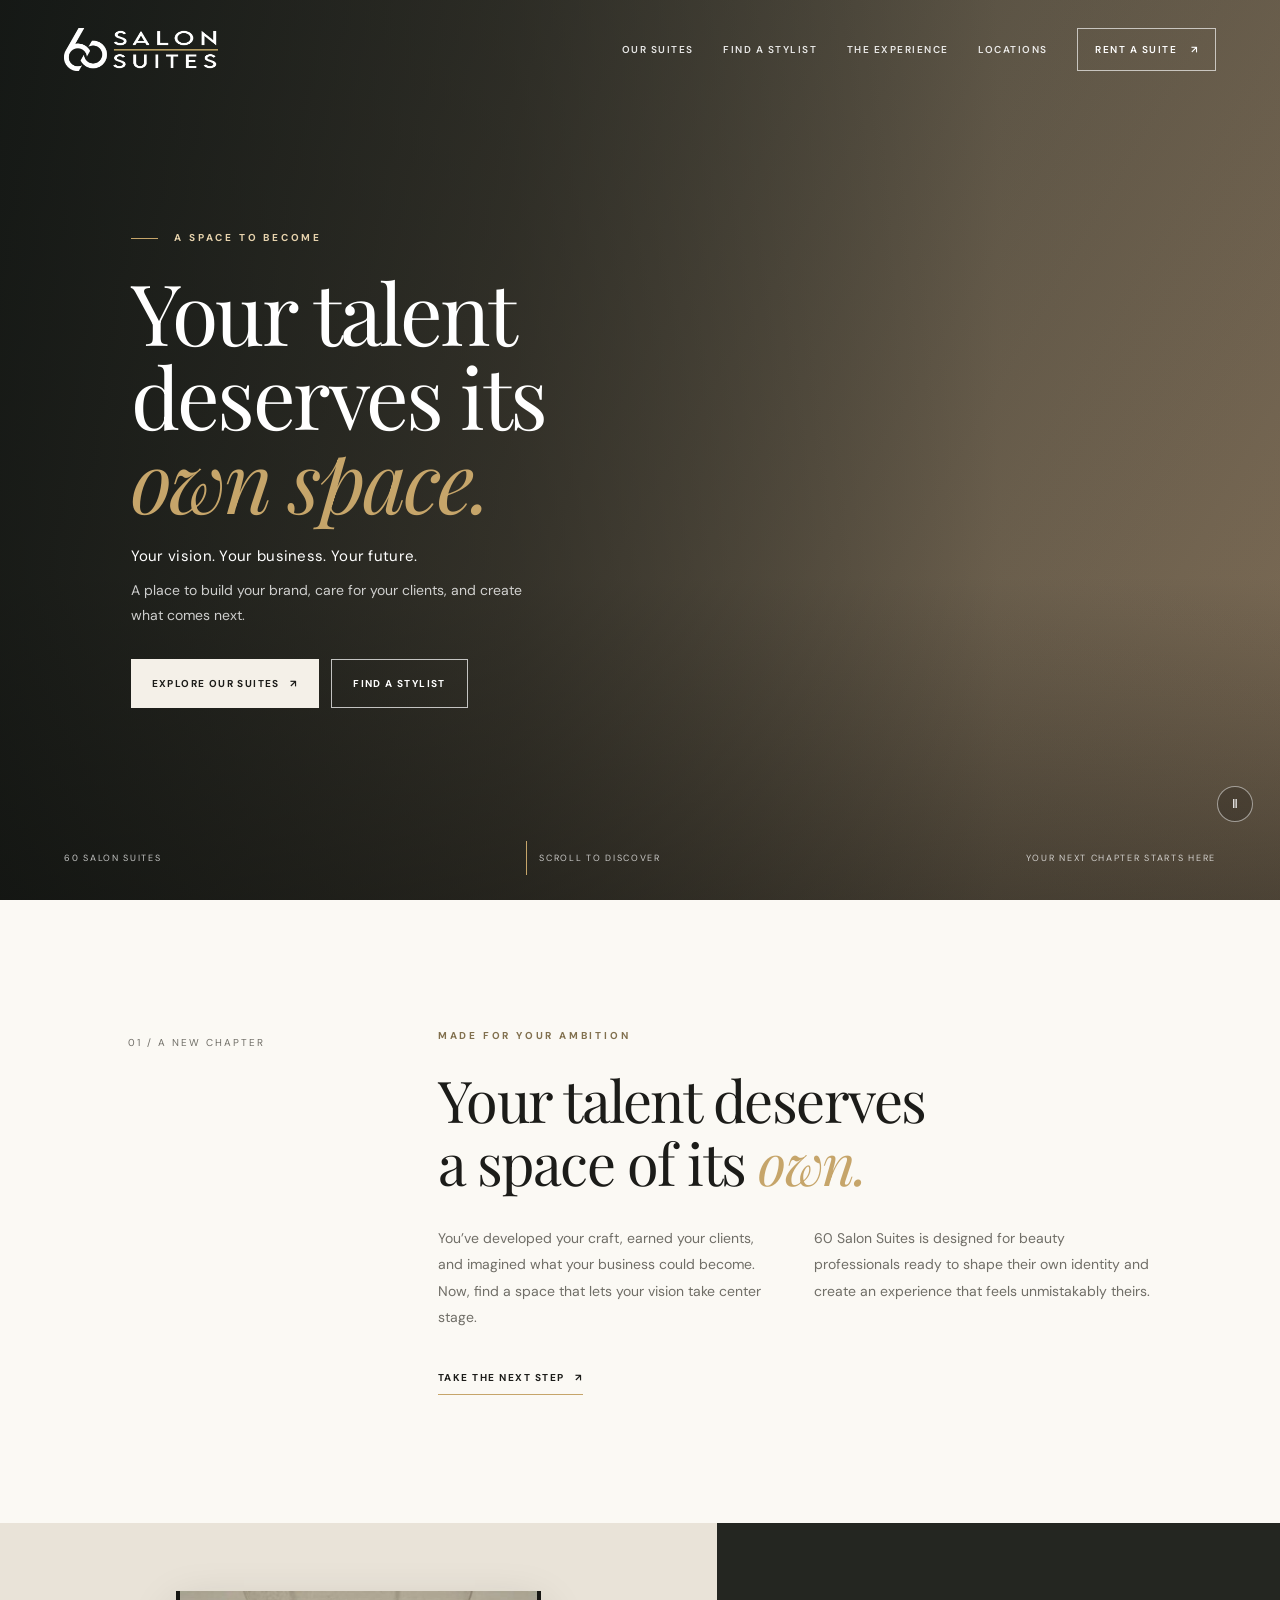
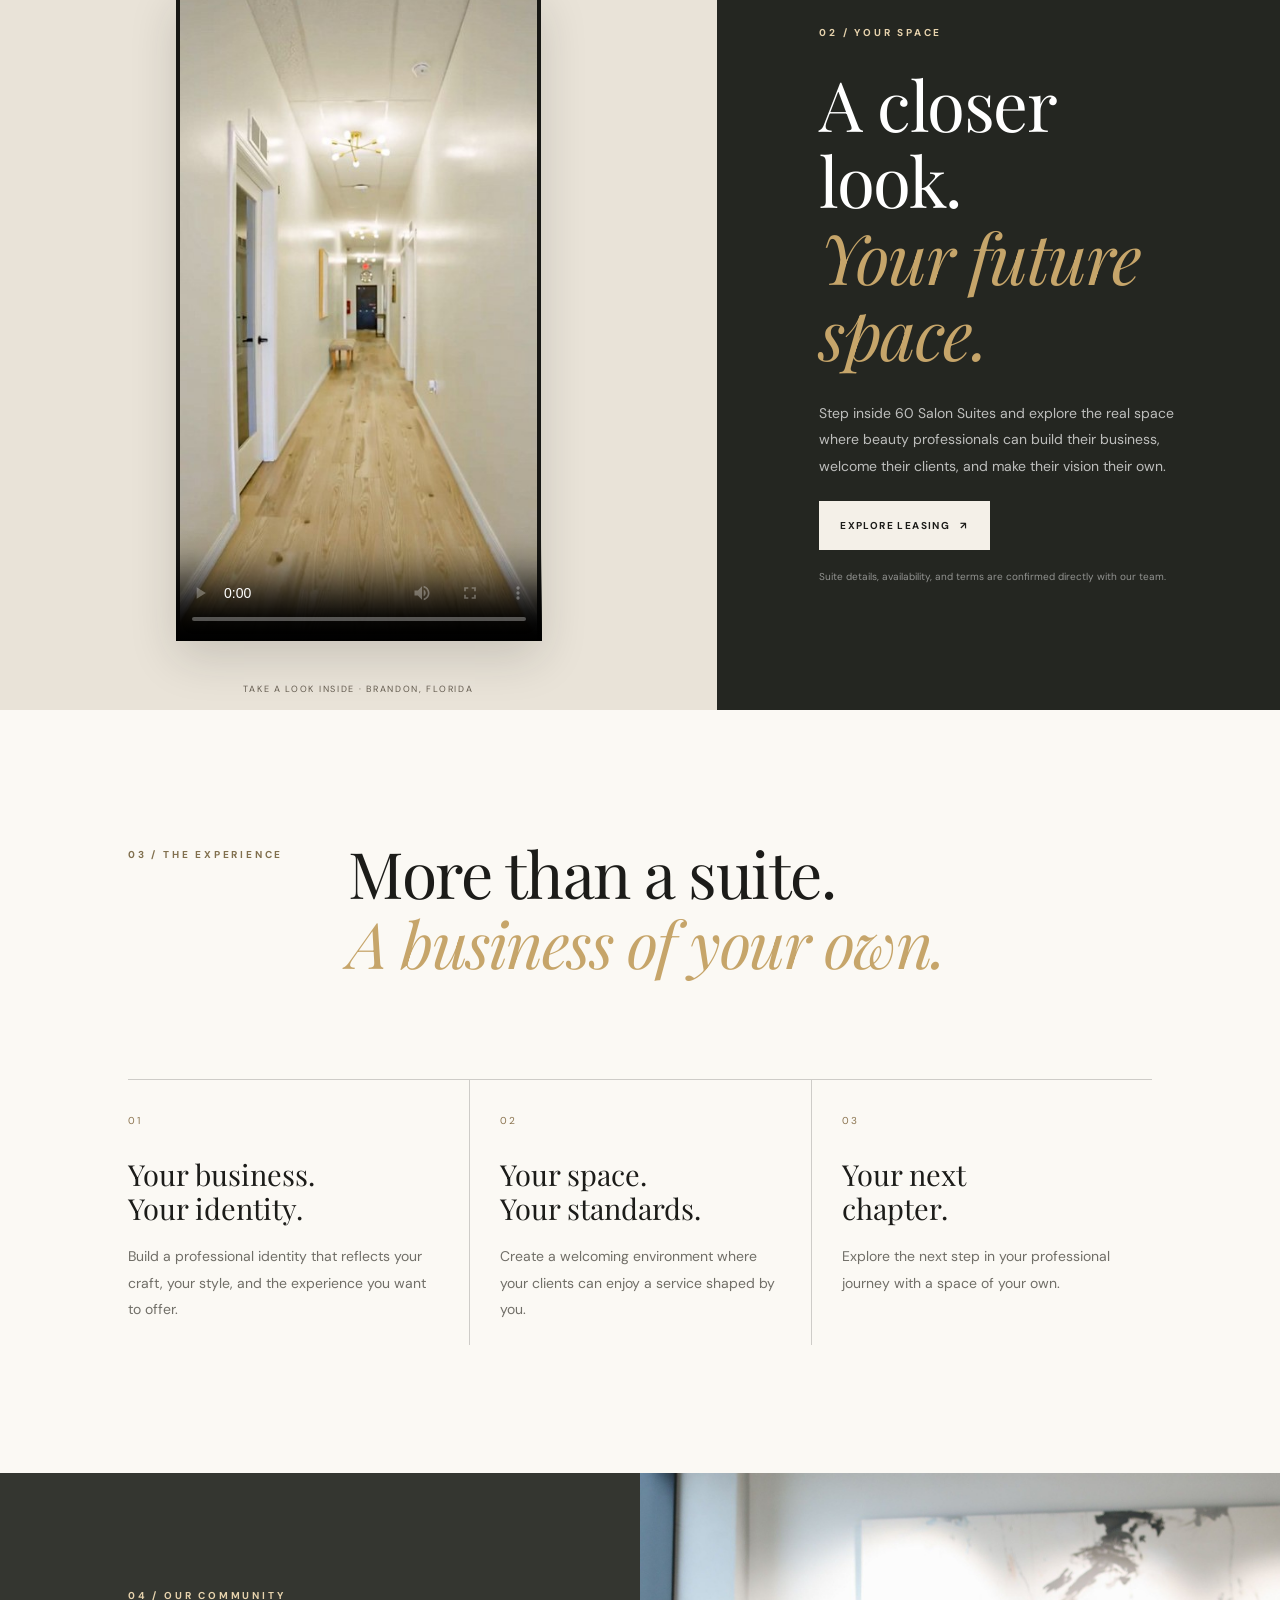
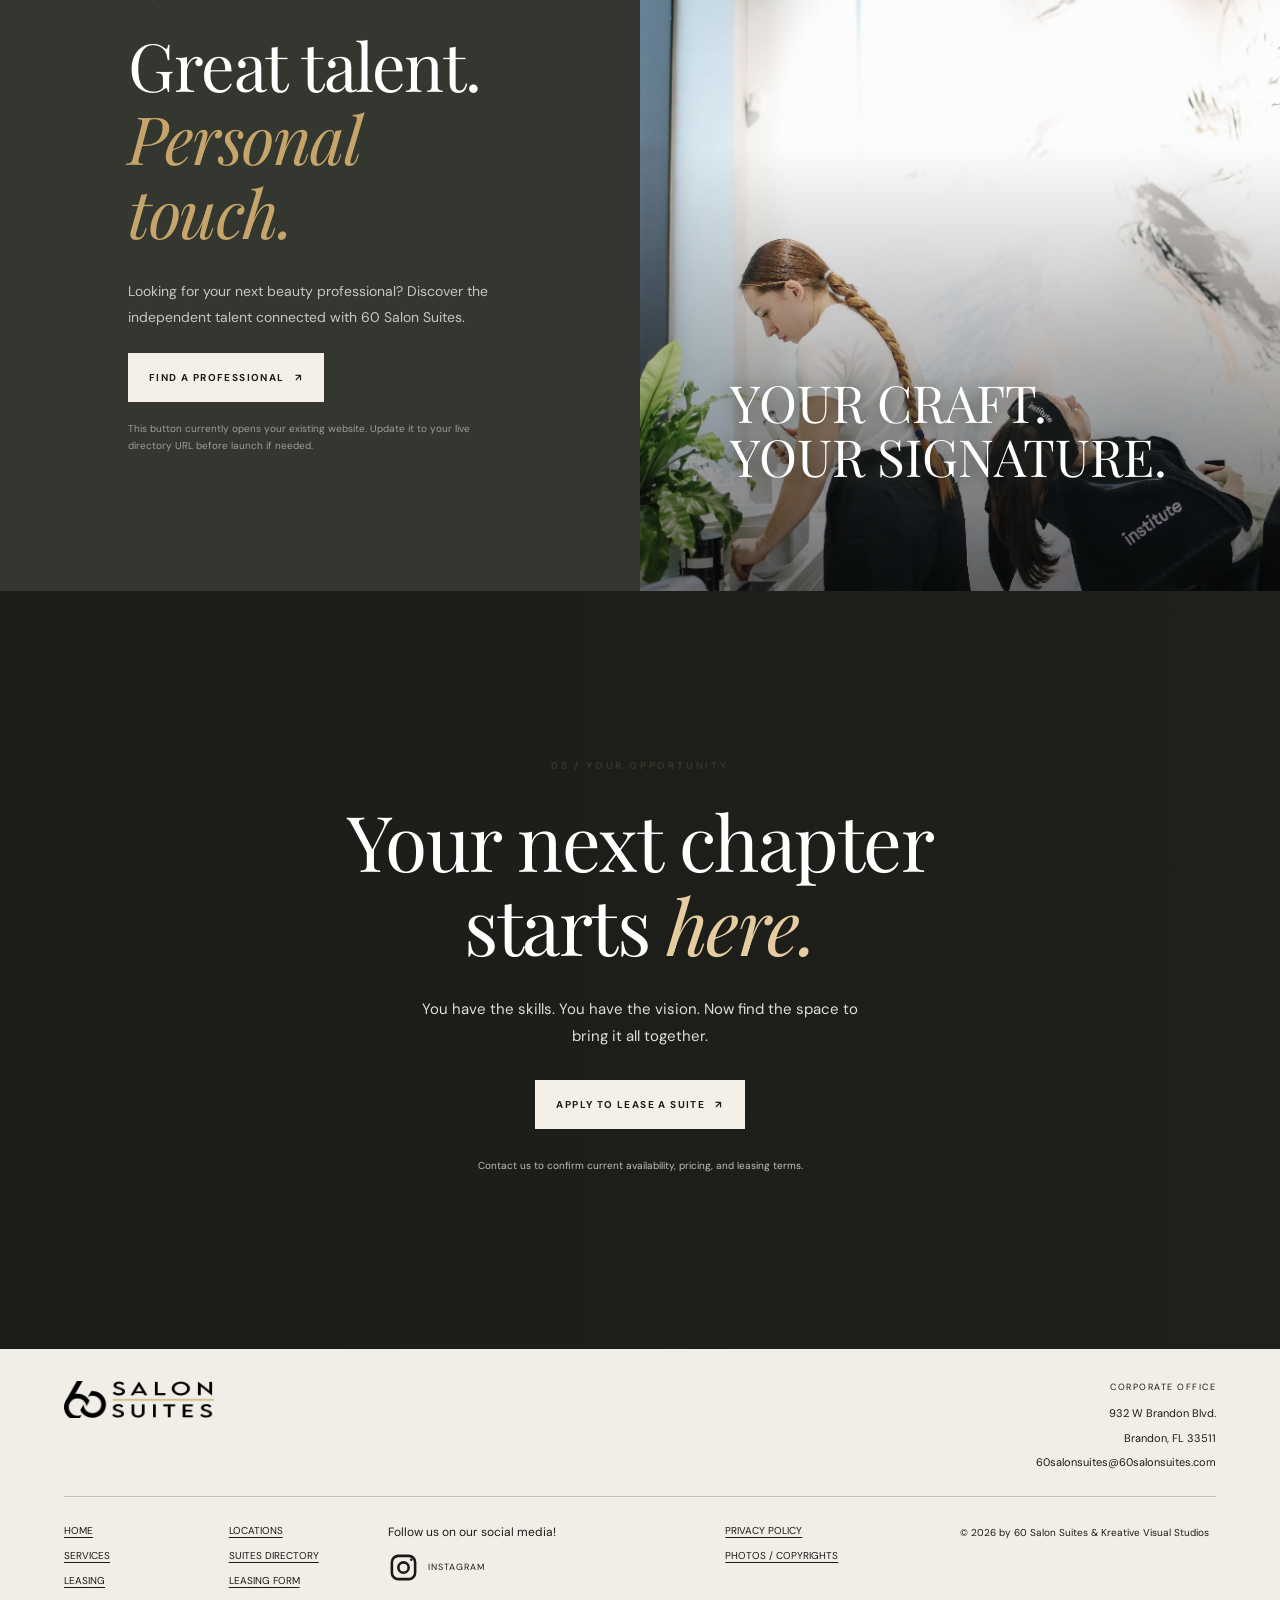
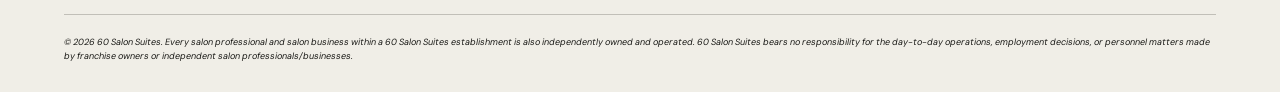
==== index.html @ f7ffd888 "Update 60 Salon Suites website" ====
<!doctype html>
<html lang="en">
<head>
  <meta charset="utf-8">
  <meta name="viewport" content="width=device-width, initial-scale=1">
  <meta name="theme-color" content="#171714">
  <meta name="description" content="Discover 60 Salon Suites — a space for beauty professionals to build their own brand, serve their clients, and grow their business.">
  <title>60 Salon Suites | Your Space. Your Future.</title>
  <link rel="preconnect" href="https://fonts.googleapis.com">
  <link rel="preconnect" href="https://fonts.gstatic.com" crossorigin>
  <link href="https://fonts.googleapis.com/css2?family=DM+Sans:wght@400;500;600;700&family=Playfair+Display:wght@400;500;600&display=swap" rel="stylesheet">
  <link rel="stylesheet" href="styles.css">
</head>
<body>
  <header class="site-header" id="top">
    <a class="brand" href="#top" aria-label="60 Salon Suites home">
      <img class="brand-logo" src="assets/60-salon-suites-logo1.png" alt="60 Salon Suites">
    </a>
    <button class="menu-toggle" aria-label="Open navigation" aria-expanded="false" aria-controls="primary-nav">
      <span></span><span></span>
    </button>
    <nav class="primary-nav" id="primary-nav" aria-label="Main navigation">
      <a href="#suites">OUR SUITES</a>
      <a href="#professionals">FIND A STYLIST</a>
      <a href="#experience">THE EXPERIENCE</a>
      <a href="locations.html">LOCATIONS</a>
      <a class="nav-cta" href="leasing-form.html">RENT A SUITE <span aria-hidden="true">↗</span></a>
    </nav>
  </header>

  <main>
    <section class="hero" aria-label="Welcome to 60 Salon Suites">
      <video class="hero-video" autoplay muted loop playsinline preload="metadata" aria-hidden="true">
        <source src="assets/hero-coastal.mp4" type="video/mp4">
      </video>
      <div class="hero-fallback" aria-hidden="true"></div>
      <div class="hero-shade" aria-hidden="true"></div>
      <div class="hero-content">
        <p class="eyebrow"><span></span> A SPACE TO BECOME</p>
        <h1>Your talent<br>deserves its<br><em>own space.</em></h1>
        <p class="hero-subtitle">Your vision. Your business. Your future.</p>
        <p class="hero-copy">A place to build your brand, care for your clients, and create what comes next.</p>
        <div class="hero-actions">
          <a class="button button-light" href="#suites">EXPLORE OUR SUITES <span aria-hidden="true">↗</span></a>
          <a class="button button-outline" href="#professionals">FIND A STYLIST</a>
        </div>
      </div>
      <div class="hero-bottom">
        <span class="hero-location">60 SALON SUITES</span>
        <a href="#intro" class="scroll-cue"><span class="scroll-line"></span> SCROLL TO DISCOVER</a>
        <span class="hero-note">YOUR NEXT CHAPTER STARTS HERE</span>
      </div>
      <button class="video-toggle" type="button" aria-label="Pause background video" title="Pause background video">Ⅱ</button>
    </section>

    <section class="intro section-pad" id="intro">
      <div class="intro-label">01 / A NEW CHAPTER</div>
      <div class="intro-main">
        <p class="eyebrow eyebrow-dark">MADE FOR YOUR AMBITION</p>
        <h2>Your talent deserves<br>a space of its <em>own.</em></h2>
        <div class="intro-columns">
          <p>You’ve developed your craft, earned your clients, and imagined what your business could become. Now, find a space that lets your vision take center stage.</p>
          <p>60 Salon Suites is designed for beauty professionals ready to shape their own identity and create an experience that feels unmistakably theirs.</p>
        </div>
        <a class="text-link" href="leasing-form.html">TAKE THE NEXT STEP <span>↗</span></a>
      </div>
    </section>

    <section class="suite-section" id="suites">
      <div class="suite-video-wrap">
        <video class="suite-intro-video" controls playsinline preload="metadata" poster="assets/hallway-real.jpg" aria-label="A video tour of 60 Salon Suites in Brandon">
          <source src="assets/60salonsuitesintro.mp4" type="video/mp4">
          Your browser does not support HTML video.
        </video>
        <span class="video-caption">TAKE A LOOK INSIDE · BRANDON, FLORIDA</span>
      </div>
      <div class="suite-copy">
        <p class="eyebrow">02 / YOUR SPACE</p>
        <h2>A closer look.<br><em>Your future space.</em></h2>
        <p>Step inside 60 Salon Suites and explore the real space where beauty professionals can build their business, welcome their clients, and make their vision their own.</p>
        <a class="button button-light" href="#leasing">EXPLORE LEASING <span aria-hidden="true">↗</span></a>
        <p class="small-note">Suite details, availability, and terms are confirmed directly with our team.</p>
      </div>
    </section>


    <section class="experience section-pad" id="experience">
      <div class="section-heading">
        <p class="eyebrow eyebrow-dark">03 / THE EXPERIENCE</p>
        <h2>More than a suite.<br><em>A business of your own.</em></h2>
      </div>
      <div class="benefit-grid">
        <article class="benefit">
          <span class="benefit-number">01</span>
          <h3>Your business.<br>Your identity.</h3>
          <p>Build a professional identity that reflects your craft, your style, and the experience you want to offer.</p>
        </article>
        <article class="benefit">
          <span class="benefit-number">02</span>
          <h3>Your space.<br>Your standards.</h3>
          <p>Create a welcoming environment where your clients can enjoy a service shaped by you.</p>
        </article>
        <article class="benefit">
          <span class="benefit-number">03</span>
          <h3>Your next<br>chapter.</h3>
          <p>Explore the next step in your professional journey with a space of your own.</p>
        </article>
      </div>
    </section>

    <section class="professionals" id="professionals">
      <div class="professional-copy">
        <p class="eyebrow">04 / OUR COMMUNITY</p>
        <h2>Great talent.<br><em>Personal touch.</em></h2>
        <p>Looking for your next beauty professional? Discover the independent talent connected with 60 Salon Suites.</p>
        <a class="button button-light" href="suite-directory.html">FIND A PROFESSIONAL <span aria-hidden="true">↗</span></a>
        <p class="small-note">This button currently opens your existing website. Update it to your live directory URL before launch if needed.</p>
      </div>
      <div class="professional-art">
        <img src="assets/craft-signature.jpg" alt="Beauty professional providing a treatment in a modern salon" loading="lazy">
        <div class="art-caption">YOUR CRAFT.<br>YOUR SIGNATURE.</div>
      </div>
    </section>

    <section class="leasing section-pad" id="leasing">
      <video class="leasing-video" autoplay muted loop playsinline preload="metadata" aria-hidden="true">
        <source src="assets/next-chapter.mp4" type="video/mp4">
      </video>
      <div class="leasing-overlay" aria-hidden="true"></div>
      <div class="leasing-content">
        <p class="eyebrow">05 / YOUR OPPORTUNITY</p>
        <h2>Your next chapter<br>starts <em>here.</em></h2>
        <p class="leasing-copy">You have the skills. You have the vision. Now find the space to bring it all together.</p>
        <div class="leasing-actions">
          <a class="button button-light" href="leasing-form.html">APPLY TO LEASE A SUITE <span aria-hidden="true">↗</span></a>
        </div>
        <p class="leasing-note">Contact us to confirm current availability, pricing, and leasing terms.</p>
      </div>
    </section>
  </main>

  <footer class="site-footer">
    <div class="footer-top">
      <a class="brand brand-footer" href="#top" aria-label="60 Salon Suites home">
        <img class="brand-logo" src="assets/60-salon-suites-logo.png" alt="60 Salon Suites">
      </a>
      <div class="footer-contact">
        <span class="footer-heading">CORPORATE OFFICE</span>
        <span>932 W Brandon Blvd.</span>
        <span>Brandon, FL 33511</span>
        <a href="mailto:60salonsuites@60salonsuites.com">60salonsuites@60salonsuites.com</a>
      </div>
    </div>
    <div class="footer-middle">
      <nav class="footer-nav" aria-label="Footer navigation">
        <div>
          <a href="index.html">HOME</a>
          <a href="index.html" target="_blank" rel="noopener">SERVICES</a>
          <a href="leasing-form.html">LEASING</a>
        </div>
        <div>
          <a href="locations.html">LOCATIONS</a>
          <a href="suite-directory.html">SUITES DIRECTORY</a>
          <a href="leasing-form.html">LEASING FORM</a>
        </div>
      </nav>
      <div class="footer-social">
        <span>Follow us on our social media!</span>
        <a class="instagram-link" href="https://www.instagram.com/60suitessalon/" target="_blank" rel="noopener" aria-label="60 Salon Suites on Instagram">
          <svg viewBox="0 0 24 24" aria-hidden="true"><rect x="3" y="3" width="18" height="18" rx="5"></rect><circle cx="12" cy="12" r="4"></circle><circle cx="18" cy="6" r="1" class="instagram-dot"></circle></svg>
          <span>INSTAGRAM</span>
        </a>
      </div>
      <div class="footer-legal">
        <a href="privacy.html">PRIVACY POLICY</a>
        <a href="copyrights.html">PHOTOS / COPYRIGHTS</a>
      </div>
      <div class="footer-copyright">© 2026 by 60 Salon Suites &amp; Kreative Visual Studios</div>
    </div>
    <div class="footer-disclaimer">© 2026 60 Salon Suites. Every salon professional and salon business within a 60 Salon Suites establishment is also independently owned and operated. 60 Salon Suites bears no responsibility for the day-to-day operations, employment decisions, or personnel matters made by franchise owners or independent salon professionals/businesses.</div>
  </footer>
  <script src="script.js"></script>
</body>
</html>
---- styles.css ----
:root {
  --ink: #1c1c19;
  --cream: #f4f0e8;
  --paper: #fbf9f4;
  --gold: #c6a56a;
  --muted: #706e67;
  --serif: "Playfair Display", Georgia, serif;
  --sans: "DM Sans", Arial, sans-serif;
}
* { box-sizing: border-box; }
html { scroll-behavior: smooth; }
body { margin: 0; background: var(--paper); color: var(--ink); font-family: var(--sans); -webkit-font-smoothing: antialiased; }
a { color: inherit; text-decoration: none; }
.site-header { position: absolute; z-index: 10; inset: 0 0 auto; display: flex; align-items: center; justify-content: space-between; padding: 28px clamp(22px, 5vw, 78px); color: #fff; }
.brand { display: inline-flex; align-items: center; gap: 10px; color: inherit; flex-shrink: 0; }
.brand-number { font-family: var(--serif); font-size: 43px; line-height: .9; letter-spacing: -3px; }
.brand-name { font-size: 10px; font-weight: 700; line-height: 1.2; letter-spacing: 2.6px; }
.primary-nav { display: flex; align-items: center; gap: clamp(17px, 2.3vw, 36px); font-size: 10px; letter-spacing: 1.5px; font-weight: 600; }
.primary-nav a:not(.nav-cta) { opacity: .88; transition: opacity .2s; }
.primary-nav a:hover { opacity: 1; }
.nav-cta { border: 1px solid rgba(255,255,255,.65); padding: 14px 17px; }
.nav-cta span, .button span, .text-link span { margin-left: 10px; }
.menu-toggle { display: none; background: transparent; border: 0; padding: 10px; color: white; }
.menu-toggle span { display: block; width: 25px; height: 1px; background: currentColor; margin: 6px 0; }
.hero { position: relative; isolation: isolate; min-height: 730px; height: min(100svh, 920px); background: #353a34; color: #fff; overflow: hidden; display: flex; align-items: center; }
.hero-video, .hero-fallback, .hero-shade { position: absolute; inset: 0; width: 100%; height: 100%; }
.hero-video { object-fit: cover; object-position: center 53%; z-index: -3; }
.hero-fallback { z-index: -4; background: linear-gradient(120deg,#353a34,#8d7960); }
.hero-shade { z-index: -2; background: linear-gradient(90deg,rgba(12,15,13,.78) 0%,rgba(17,18,15,.55) 40%,rgba(20,20,17,.12) 78%),linear-gradient(0deg,rgba(10,12,10,.44),transparent 36%); }
.hero-content { width: min(650px, 58vw); margin: 68px 0 30px clamp(22px, 10.2vw, 160px); }
.eyebrow { font-size: 10px; font-weight: 700; letter-spacing: 2.8px; line-height: 1.5; color: #e7d3ad; margin: 0 0 25px; }
.eyebrow span { display: inline-block; width: 27px; height: 1px; vertical-align: middle; margin-right: 12px; background: var(--gold); }
.hero h1 { font-family: var(--serif); font-weight: 400; font-size: clamp(54px, 6.6vw, 100px); line-height: .99; letter-spacing: -2.6px; margin: 0 0 25px; }
h1 em, h2 em { font-weight: 400; color: var(--gold); }
.hero-subtitle { font-size: 15px; letter-spacing: .3px; margin: 0 0 12px; }
.hero-copy { max-width: 405px; color: rgba(255,255,255,.78); font-size: 14px; line-height: 1.8; margin: 0 0 30px; }
.hero-actions { display: flex; flex-wrap: wrap; gap: 12px; }
.button { min-height: 49px; display: inline-flex; justify-content: center; align-items: center; padding: 0 21px; font-size: 10px; font-weight: 700; letter-spacing: 1.4px; transition: transform .2s, background .2s; }
.button:hover { transform: translateY(-2px); }
.button-light { background: var(--cream); color: var(--ink); }
.button-outline { border: 1px solid rgba(255,255,255,.72); color: white; }
.button-dark { background: var(--ink); color: white; }
.hero-bottom { position: absolute; bottom: 25px; left: clamp(22px, 5vw, 78px); right: clamp(22px, 5vw, 78px); display: flex; align-items: center; justify-content: space-between; font-size: 9px; letter-spacing: 1.7px; color: rgba(255,255,255,.75); }
.scroll-cue { display: flex; align-items: center; gap: 12px; }
.scroll-line { display: inline-block; height: 34px; width: 1px; background: var(--gold); }
.video-toggle { position: absolute; right: 27px; bottom: 78px; width: 36px; height: 36px; border: 1px solid rgba(255,255,255,.5); border-radius: 50%; background: rgba(0,0,0,.18); color: white; cursor: pointer; font-size: 12px; }
.section-pad { padding: clamp(76px, 10vw, 150px) clamp(24px, 10vw, 155px); }
.intro { display: grid; grid-template-columns: 1fr 3fr; gap: 7%; background: var(--paper); }
.intro-label { font-size: 10px; letter-spacing: 2px; color: var(--muted); padding-top: 8px; }
.eyebrow-dark { color: #81704e; }
h2 { font-family: var(--serif); font-weight: 400; letter-spacing: -1.5px; font-size: clamp(38px, 5vw, 70px); line-height: 1.1; margin: 0 0 30px; }
.intro h2 { font-size: clamp(36px, 4.5vw, 64px); }
.intro-columns { display: grid; grid-template-columns: 1fr 1fr; gap: 38px; max-width: 850px; }
.intro-columns p, .suite-copy > p:not(.eyebrow), .benefit p, .professional-copy > p:not(.eyebrow), .location-detail > p { color: var(--muted); font-size: 14px; line-height: 1.9; margin: 0 0 22px; }
.text-link { display: inline-flex; align-items: center; font-size: 10px; font-weight: 700; letter-spacing: 1.5px; border-bottom: 1px solid var(--gold); padding-bottom: 10px; margin-top: 18px; }
.suite-section { display: grid; grid-template-columns: 1.12fr .88fr; min-height: 590px; background: #242621; color: white; }
.suite-image { min-height: 500px; background: linear-gradient(0deg,rgba(0,0,0,.06),rgba(0,0,0,.06)), url("assets/suite-interior.jpg") center/cover no-repeat, #8c8170; }
.suite-copy { padding: clamp(55px, 8vw, 120px) clamp(32px, 8vw, 115px); align-self: center; }
.suite-copy h2 { font-size: clamp(44px, 5.4vw, 76px); }
.suite-copy > p:not(.eyebrow) { color: rgba(255,255,255,.7); max-width: 400px; }
.small-note { font-size: 10px !important; line-height: 1.7 !important; opacity: .72; margin-top: 18px !important; }

.spaces-gallery { padding: clamp(70px, 9vw, 125px) clamp(24px, 8vw, 120px); background: #fbf9f4; }
.gallery-heading { display: flex; justify-content: space-between; align-items: flex-start; gap: 32px; margin-bottom: 45px; }
.gallery-heading .eyebrow { padding-top: 8px; min-width: 180px; }
.gallery-heading h2 { flex: 1; }
.gallery-grid { display: grid; grid-template-columns: 1.05fr 1fr 1fr; gap: 18px; align-items: stretch; }
.gallery-card { margin: 0; position: relative; min-height: 360px; overflow: hidden; background: #e4ded3; }
.gallery-card-tall { min-height: 480px; }
.gallery-card img { display: block; width: 100%; height: 100%; min-height: inherit; object-fit: cover; transition: transform .7s ease; }
.gallery-card:hover img { transform: scale(1.025); }
.gallery-card figcaption { position: absolute; inset: auto 0 0; padding: 36px 18px 17px; color: white; font-size: 9px; font-weight: 700; letter-spacing: 1.7px; background: linear-gradient(transparent,rgba(0,0,0,.55)); }
\n.experience { background: #e9e3d8; }
.section-heading { display: flex; justify-content: space-between; align-items: flex-start; gap: 40px; margin-bottom: 70px; }
.section-heading .eyebrow { min-width: 180px; padding-top: 9px; }
.section-heading h2 { flex: 1; }
.benefit-grid { display: grid; grid-template-columns: repeat(3, 1fr); border-top: 1px solid rgba(28,28,25,.2); }
.benefit { padding: 28px 30px 0 0; }
.benefit + .benefit { border-left: 1px solid rgba(28,28,25,.2); padding-left: 30px; }
.benefit-number { font-size: 10px; letter-spacing: 2px; color: #8a734e; }
.benefit h3 { font-family: var(--serif); font-size: 29px; font-weight: 400; line-height: 1.2; margin: 28px 0 17px; }
.benefit p { max-width: 320px; }
.professionals { display: grid; grid-template-columns: 1fr 1fr; min-height: 560px; background: #343630; color: white; }
.professional-copy { padding: clamp(65px, 9vw, 135px) clamp(28px, 10vw, 145px); align-self: center; }
.professional-copy h2 { font-size: clamp(46px, 5.2vw, 75px); }
.professional-copy > p:not(.eyebrow) { color: rgba(255,255,255,.72); }
.professional-art { position: relative; min-height: 500px; overflow: hidden; background: #3e4039; }
.professional-art > img { display: block; position: absolute; inset: 0; width: 100%; height: 100%; object-fit: cover; object-position: center 45%; }
.professional-art::after { content: ""; position: absolute; inset: 0; background: linear-gradient(0deg,rgba(0,0,0,.55),transparent 62%); }
.art-frame { position: absolute; border: 1px solid rgba(255,255,255,.5); inset: 11% 16%; }
.frame-two { inset: 17% 10% 7% 23%; border-color: rgba(225,198,150,.8); }
.art-caption { position: absolute; z-index: 1; bottom: 15%; left: 14%; color: white; font-family: var(--serif); font-size: clamp(35px, 4vw, 58px); line-height: 1.05; text-shadow: 0 2px 20px #343630; }
.leasing { position: relative; isolation: isolate; overflow: hidden; background: #282923; color: white; text-align: center; padding-top: clamp(100px, 13vw, 175px); padding-bottom: clamp(100px, 13vw, 175px); }
.leasing-video, .leasing-overlay { position: absolute; inset: 0; width: 100%; height: 100%; }
.leasing-video { z-index: -2; object-fit: cover; object-position: center; }
.leasing-overlay { z-index: -1; background: linear-gradient(90deg,rgba(22,23,20,.72),rgba(22,23,20,.48)); }
.leasing-content { position: relative; max-width: 760px; margin: 0 auto; }
.leasing .eyebrow { color: rgba(255,255,255,.82); }
.leasing .eyebrow { color: #393327; }
.leasing h2 { font-size: clamp(48px, 6vw, 82px); }
.leasing h2 em { color: #e6cda1; }
.leasing-copy { max-width: 470px; margin: 0 auto 30px; color: rgba(255,255,255,.85); font-size: 15px; line-height: 1.8; }
.leasing-actions { display: flex; justify-content: center; align-items: center; gap: 30px; flex-wrap: wrap; }
.text-link-light { border-color: rgba(28,28,25,.5); }
.leasing-note { font-size: 10px; color: rgba(255,255,255,.72); margin-top: 30px; }
.location { display: grid; grid-template-columns: 1fr 1fr; gap: 10%; align-items: center; background: var(--paper); }
.location h2 { margin-bottom: 0; }
.location-detail { max-width: 460px; }
.site-footer { display: flex; align-items: center; justify-content: space-between; gap: 20px; padding: 28px clamp(22px, 5vw, 78px); background: #1c1d19; color: white; }
.brand-footer .brand-number { font-size: 34px; }
.brand-footer .brand-name { font-size: 8px; }
.footer-tagline, .copyright { font-size: 9px; letter-spacing: 1.4px; color: rgba(255,255,255,.65); }
@media (max-width: 900px) {
  .site-header { padding: 22px 24px; }
  .menu-toggle { display: block; z-index: 12; }
  .primary-nav { display: none; position: absolute; top: 0; left: 0; right: 0; padding: 95px 25px 30px; background: rgba(26,27,23,.97); flex-direction: column; align-items: stretch; gap: 0; }
  .primary-nav.open { display: flex; }
  .primary-nav a { padding: 17px 5px; border-bottom: 1px solid rgba(255,255,255,.15); }
  .primary-nav .nav-cta { margin-top: 14px; text-align: center; border: 1px solid rgba(255,255,255,.6); }
  .hero { min-height: 720px; height: 92svh; max-height: 900px; }
  .hero-video { object-position: 58% center; }
  .hero-shade { background: linear-gradient(90deg,rgba(12,15,13,.75),rgba(17,18,15,.38) 75%),linear-gradient(0deg,rgba(10,12,10,.5),transparent 45%); }
  .hero-content { width: min(620px, 78vw); margin-left: 8vw; }
  .hero h1 { font-size: clamp(58px, 9vw, 82px); }
  .hero-note { display: none; }
  .intro { grid-template-columns: 1fr; gap: 24px; }
  .suite-section { grid-template-columns: 1fr 1fr; }
  .suite-copy { padding: 50px 35px; }
  .gallery-heading { display: block; }\n  .gallery-heading .eyebrow { margin-bottom: 20px; }\n  .gallery-grid { grid-template-columns: 1fr 1fr; }\n  .gallery-card-tall { grid-row: span 2; }\n  .gallery-card { min-height: 260px; }\n  .gallery-card-tall { min-height: 540px; }\n  .section-heading { display: block; }
  .section-heading .eyebrow { margin-bottom: 22px; }
  .professional-copy { padding: 65px 45px; }
}
@media (max-width: 600px) {
  .site-header { padding: 19px 19px; }
  .brand-number { font-size: 38px; }
  .brand-name { font-size: 9px; letter-spacing: 2px; }
  .hero { min-height: 760px; height: 94svh; max-height: 900px; align-items: flex-end; }
  .hero-video { object-position: 58% center; }
  .hero-shade { background: linear-gradient(0deg,rgba(13,15,12,.86) 0%,rgba(13,15,12,.60) 40%,rgba(13,15,12,.16) 100%); }
  .hero-content { width: auto; margin: 0 22px 118px; }
  .eyebrow { font-size: 9px; letter-spacing: 2px; margin-bottom: 20px; }
  .hero h1 { font-size: clamp(49px, 13.5vw, 68px); letter-spacing: -1.8px; margin-bottom: 19px; }
  .hero-subtitle { font-size: 14px; line-height: 1.6; }
  .hero-copy { font-size: 13px; line-height: 1.7; margin-bottom: 23px; max-width: 340px; }
  .hero-actions { flex-direction: column; gap: 10px; }
  .hero-actions .button { width: 100%; min-height: 50px; }
  .hero-bottom { left: 22px; right: 22px; bottom: 19px; font-size: 8px; letter-spacing: 1.3px; }
  .hero-location { display: none; }
  .scroll-cue { margin: 0 auto; }
  .video-toggle { right: 20px; bottom: 66px; width: 34px; height: 34px; }
  .section-pad { padding: 72px 24px; }
  .intro h2 { font-size: clamp(34px, 9vw, 46px); letter-spacing: -1px; }
  .intro-columns { grid-template-columns: 1fr; gap: 0; }
  .intro-columns p { font-size: 13px; }
  .suite-section { grid-template-columns: 1fr; }
  .suite-image { min-height: 300px; }
  .suite-copy { padding: 54px 26px 62px; }
  .suite-copy h2 { font-size: 52px; }
  .spaces-gallery { padding: 70px 20px; }\n  .gallery-grid { grid-template-columns: 1fr; gap: 14px; }\n  .gallery-card, .gallery-card-tall { min-height: 320px; grid-row: auto; }\n  .gallery-heading h2 { font-size: 43px; }\n  .experience { padding-top: 70px; padding-bottom: 75px; }
  .section-heading { margin-bottom: 38px; }
  .section-heading h2 { font-size: clamp(38px, 10vw, 52px); }
  .benefit-grid { grid-template-columns: 1fr; }
  .benefit, .benefit + .benefit { border-left: 0; border-top: 1px solid rgba(28,28,25,.2); padding: 25px 0 5px; }
  .benefit h3 { margin-top: 18px; font-size: 27px; }
  .professionals { grid-template-columns: 1fr; }
  .professional-copy { padding: 70px 25px 55px; }
  .professional-copy h2 { font-size: 54px; }
  .professional-art { min-height: 300px; }
  .leasing h2 { font-size: clamp(46px, 12vw, 62px); }
  .leasing-actions { flex-direction: column; gap: 22px; }
  .leasing-actions .button { width: 100%; }
  .location { grid-template-columns: 1fr; gap: 28px; }
  .location h2 { font-size: 50px; }
  .site-footer { flex-wrap: wrap; padding: 26px 22px; }
  .footer-tagline { order: 3; width: 100%; }
  .copyright { margin-left: auto; }
}
@media (prefers-reduced-motion: reduce) {
  html { scroll-behavior: auto; }
  *, *::before, *::after { transition-duration: .01ms !important; animation-duration: .01ms !important; animation-iteration-count: 1 !important; }
}


/* Official logo and expanded corporate footer */
.brand-logo { display:block; width: clamp(112px, 12vw, 158px); height:auto; object-fit:contain; }
.site-header .brand { display:flex; align-items:center; }
.site-footer { display:block; padding:0 clamp(22px, 5vw, 78px); background:#f0eee7; color:#191916; }
.footer-top { display:flex; align-items:flex-start; justify-content:space-between; gap:35px; padding:32px 0 25px; border-bottom:1px solid rgba(25,25,22,.22); }
.brand-footer { flex:0 0 auto; }
.brand-footer .brand-logo { width:150px; }
.footer-contact { display:flex; flex-direction:column; gap:8px; font-size:11px; line-height:1.5; text-align:right; }
.footer-contact a { color:inherit; text-decoration:none; }
.footer-heading { font-size:9px; letter-spacing:1.5px; margin-bottom:3px; }
.footer-middle { display:grid; grid-template-columns:1.15fr 1.2fr .8fr 1fr; gap:30px; padding:27px 0; border-bottom:1px solid rgba(25,25,22,.22); align-items:start; }
.footer-nav { display:grid; grid-template-columns:1fr 1fr; gap:35px; }
.footer-nav > div { display:flex; flex-direction:column; gap:12px; }
.footer-nav a, .footer-legal a { color:inherit; font-size:10px; text-decoration:underline; text-underline-offset:3px; }
.footer-social { display:flex; flex-direction:column; gap:12px; font-size:12px; }
.instagram-link { display:inline-flex; align-items:center; gap:9px; color:inherit; text-decoration:none; }
.instagram-link svg { width:31px; height:31px; fill:none; stroke:currentColor; stroke-width:2; }
.instagram-link .instagram-dot { fill:currentColor; stroke:none; }
.instagram-link span { font-size:9px; letter-spacing:1px; }
.footer-legal { display:flex; flex-direction:column; gap:12px; }
.footer-copyright { font-size:10px; line-height:1.7; }
.footer-disclaimer { padding:20px 0 28px; font-size:9px; line-height:1.6; font-style:italic; }
.policy-page { background:#f7f5ef; color:#292923; min-height:70vh; padding:clamp(55px,8vw,105px) max(24px, calc((100% - 850px)/2)); }
.policy-page h1 { font-size:clamp(38px,5vw,62px); margin:0 0 14px; }
.policy-page h2 { font-size:24px; margin:38px 0 12px; }
.policy-page h3 { font-size:17px; margin:25px 0 10px; }
.policy-page p, .policy-page li { font-size:14px; line-height:1.85; color:#55554d; }
.policy-page ul { padding-left:22px; }
.policy-page .policy-back { display:inline-block; margin-top:30px; }
@media (max-width:760px) {
  .footer-top { flex-direction:column; }
  .footer-contact { text-align:left; }
  .footer-middle { grid-template-columns:1fr 1fr; gap:28px 20px; }
  .footer-nav { grid-column:1 / -1; }
  .footer-disclaimer { font-size:9px; }
}


/* Chapter 2: vertical location introduction video */
.suite-video-wrap { min-height:590px; position:relative; display:flex; justify-content:center; align-items:center; overflow:hidden; padding:34px; background:#e9e3d8; }
.suite-intro-video { display:block; height:min(78vh,650px); max-height:650px; width:auto; max-width:100%; aspect-ratio:9 / 16; object-fit:contain; background:#171714; box-shadow:0 16px 44px rgba(30,28,23,.16); }
.video-caption { position:absolute; bottom:15px; left:20px; right:20px; text-align:center; color:#625a4e; font-size:9px; letter-spacing:1.7px; }
@media (max-width:760px) { .suite-section { grid-template-columns:1fr; } .suite-video-wrap { min-height:0; padding:28px 18px 48px; } .suite-intro-video { height:min(70vh,560px); max-width:100%; } .video-caption { bottom:14px; } }
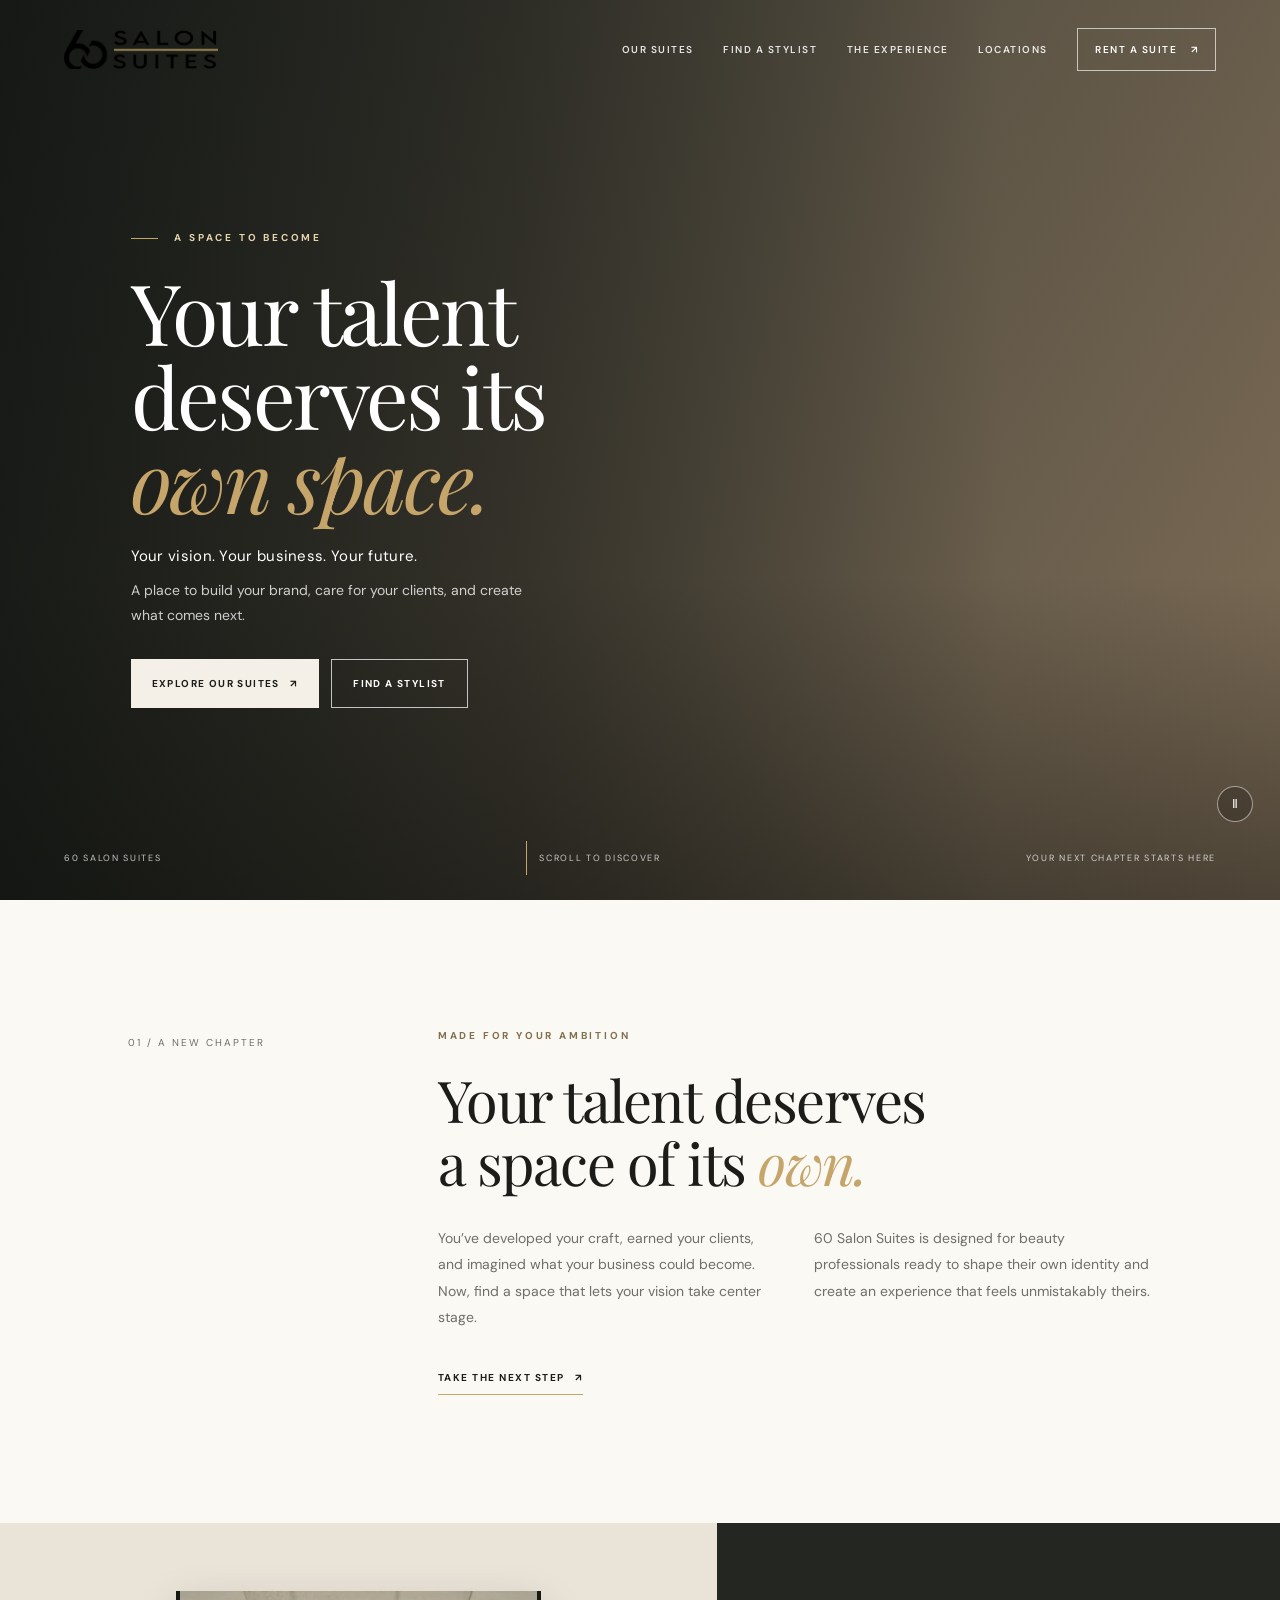
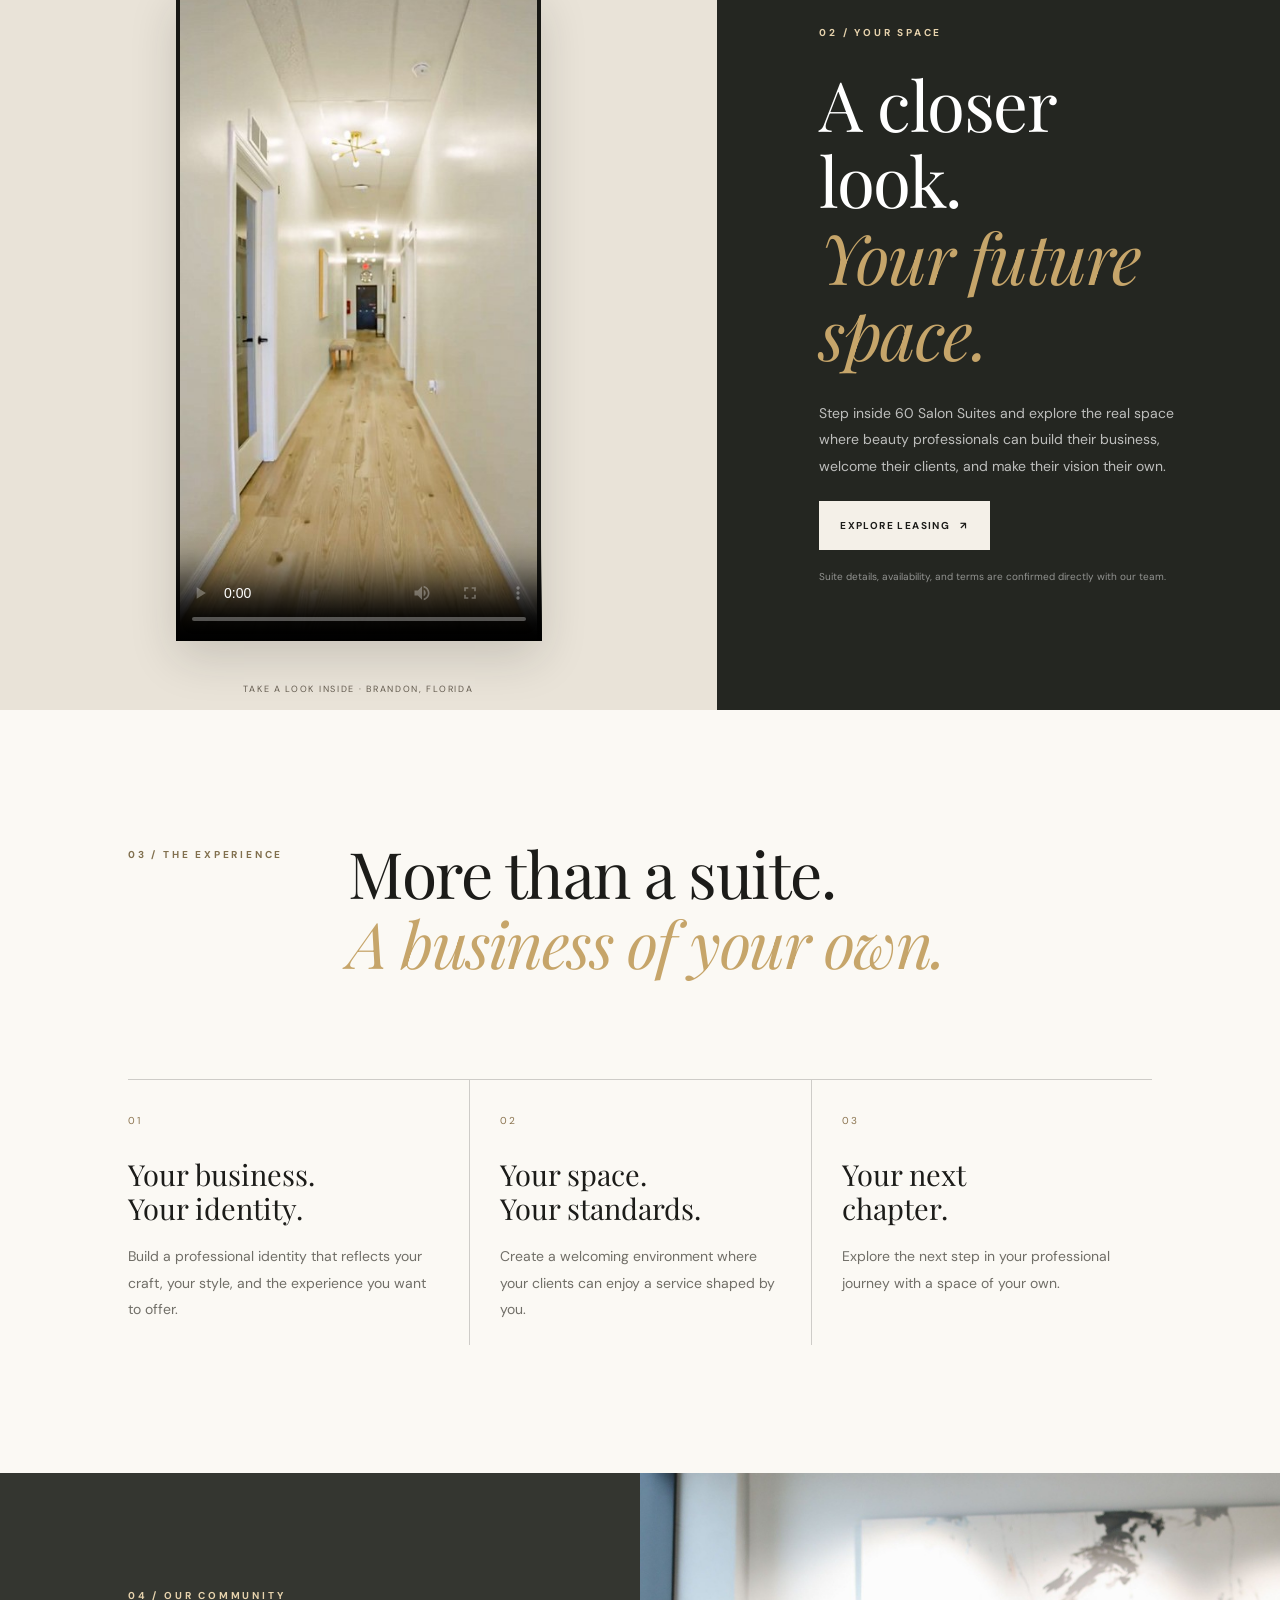
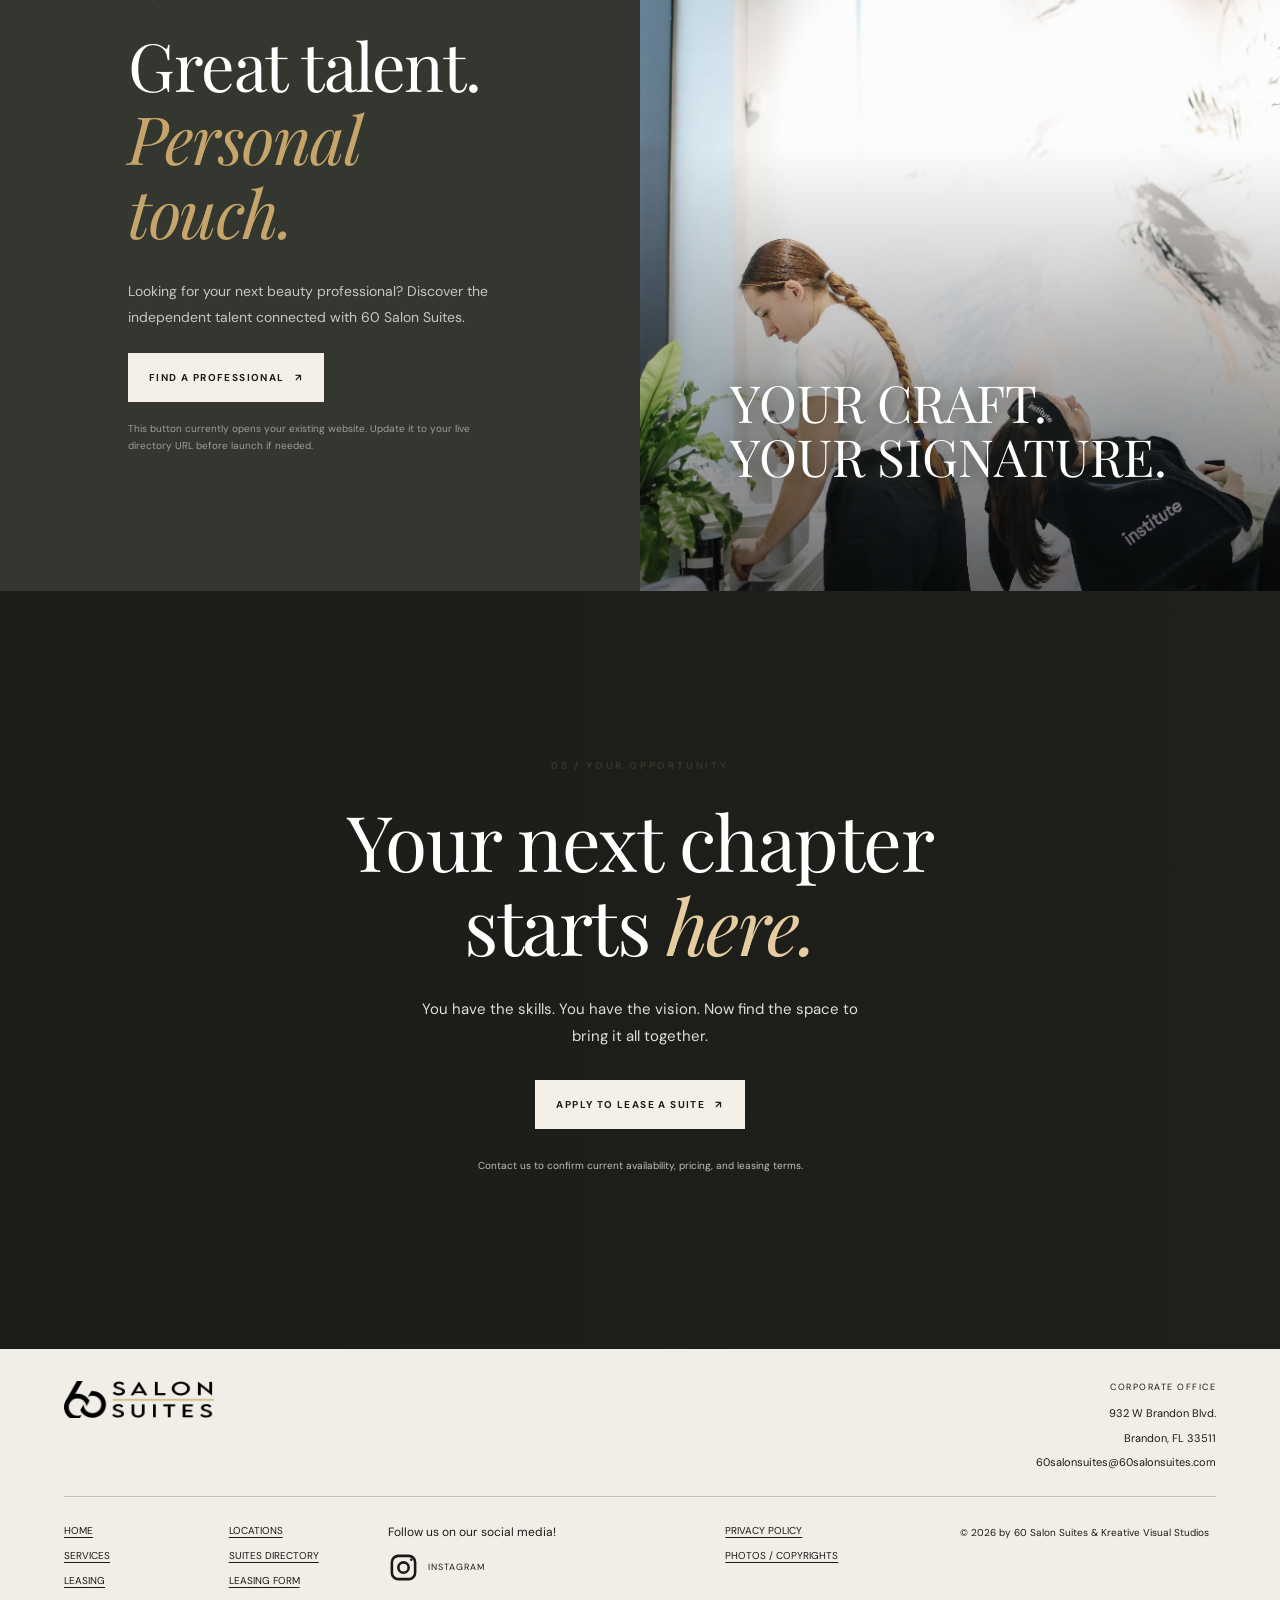
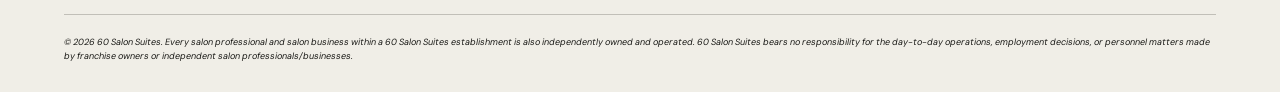
==== commit 71d778da: "UODATE" ====
--- a/index.html
+++ b/index.html
@@ -14,7 +14,7 @@
 <body>
   <header class="site-header" id="top">
     <a class="brand" href="#top" aria-label="60 Salon Suites home">
-      <img class="brand-logo" src="assets/60-salon-suites-logo1.png" alt="60 Salon Suites">
+      <img class="brand-logo" src="assets/60-salon-suites-logo.png" alt="60 Salon Suites">
     </a>
     <button class="menu-toggle" aria-label="Open navigation" aria-expanded="false" aria-controls="primary-nav">
       <span></span><span></span>
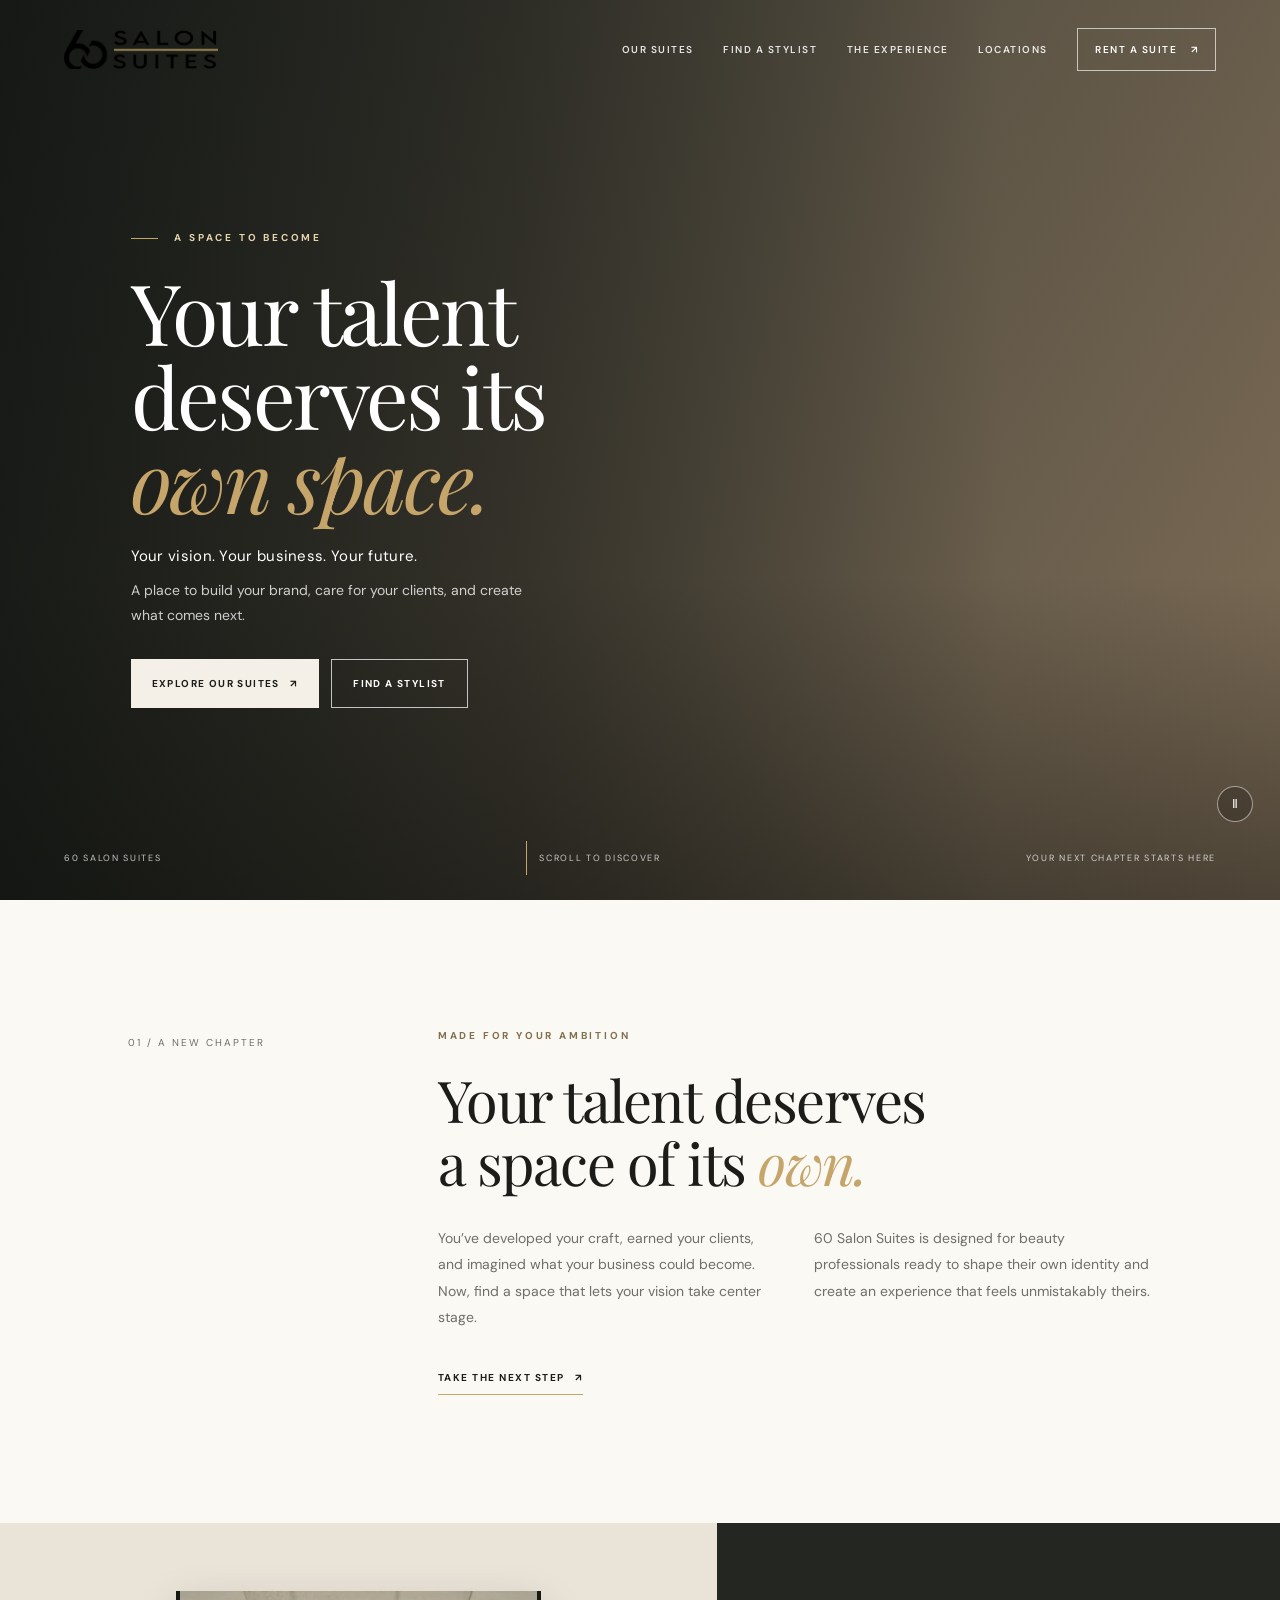
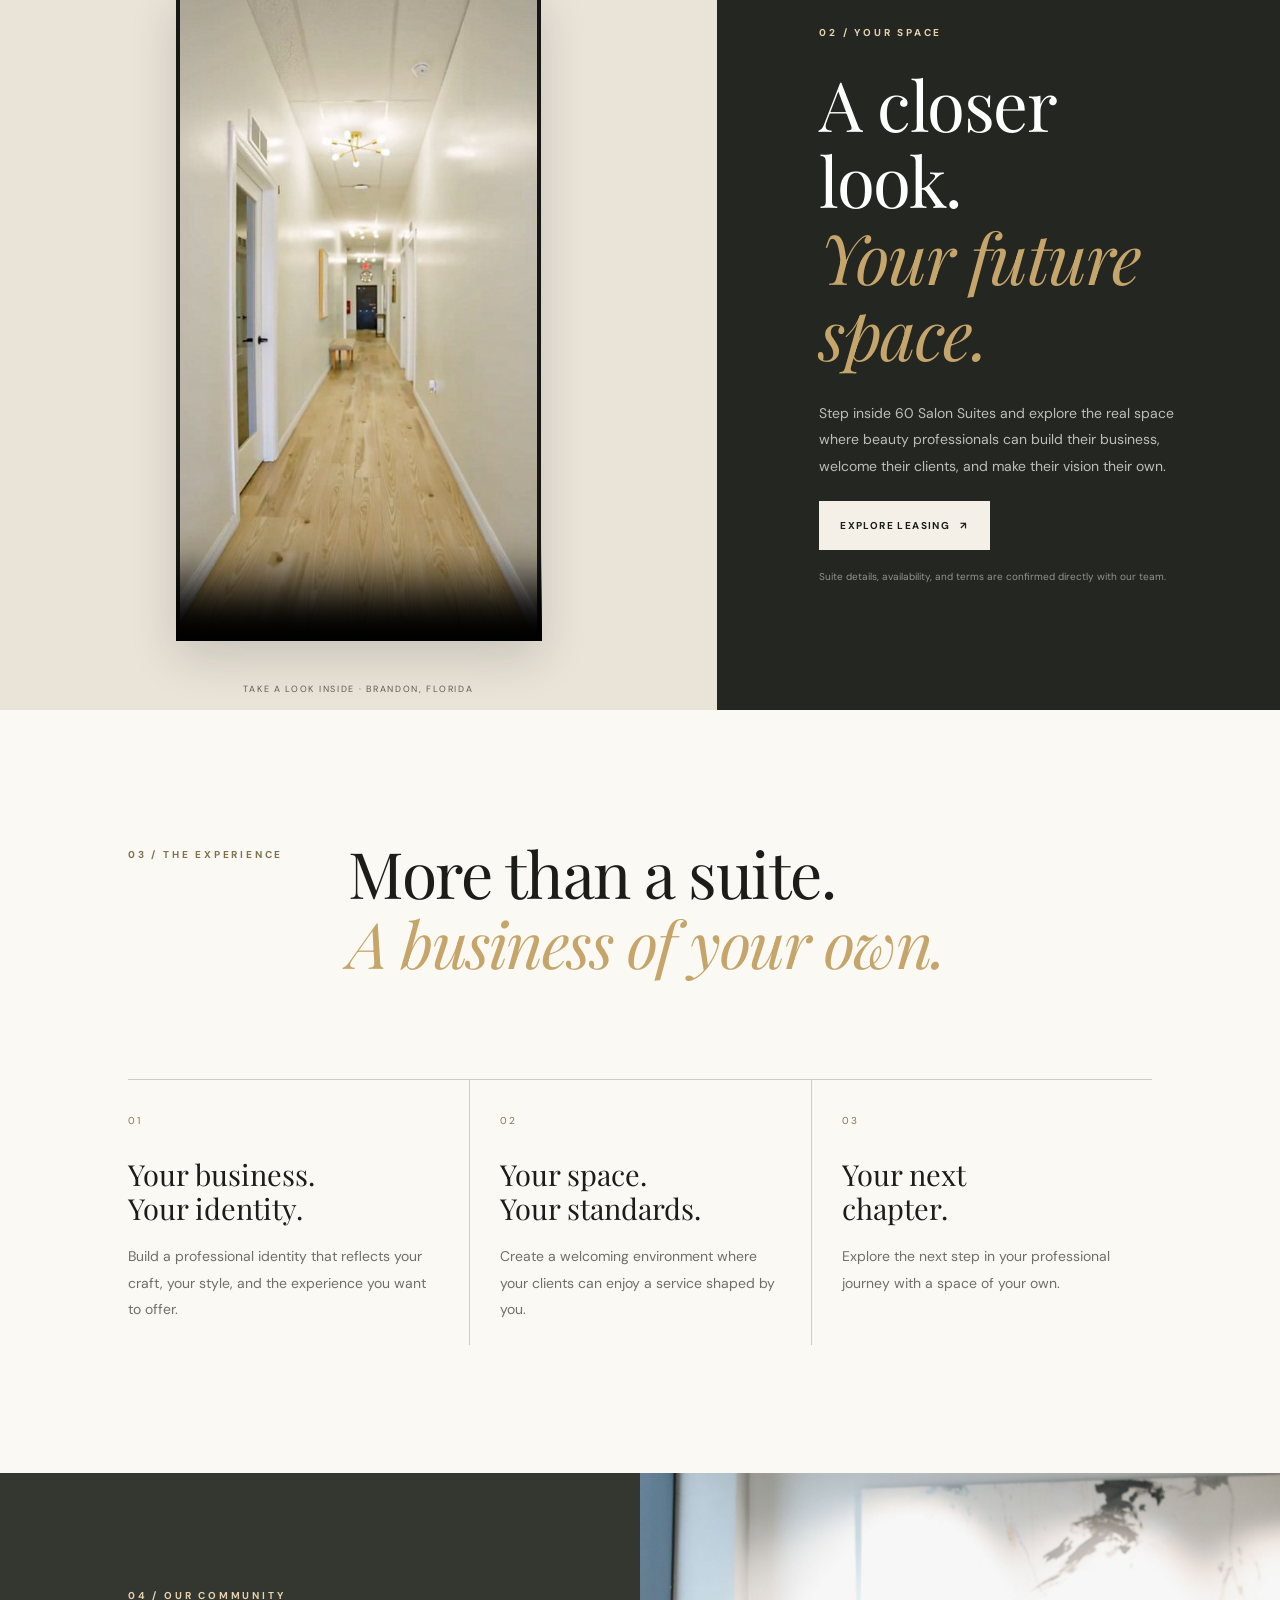
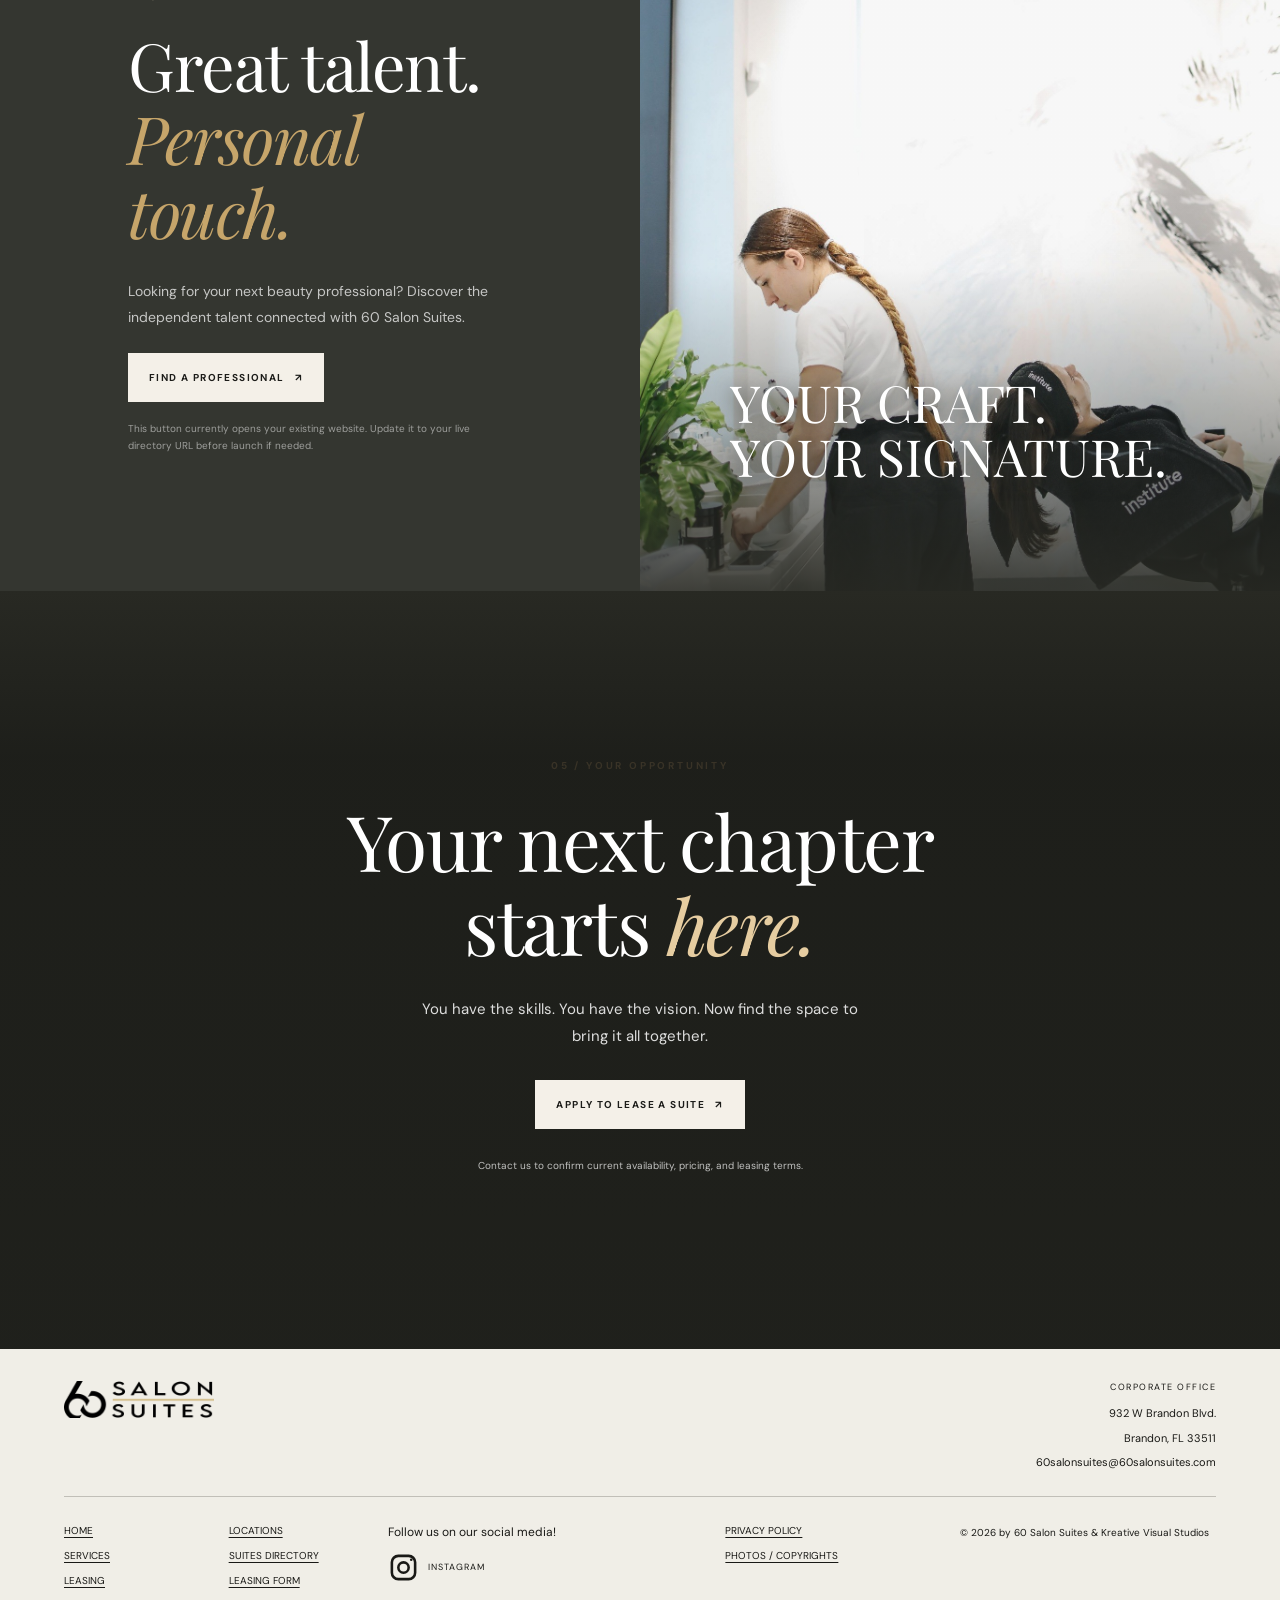
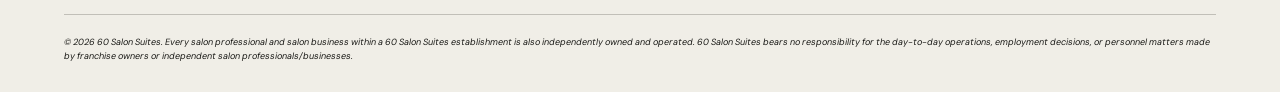
==== commit ca5f61b1: "update mobile 2" ====
--- a/index.html
+++ b/index.html
@@ -13,7 +13,7 @@
 </head>
 <body>
   <header class="site-header" id="top">
-    <a class="brand" href="#top" aria-label="60 Salon Suites home">
+    <a class="brand" href="index.html" aria-label="60 Salon Suites home">
       <img class="brand-logo" src="assets/60-salon-suites-logo.png" alt="60 Salon Suites">
     </a>
     <button class="menu-toggle" aria-label="Open navigation" aria-expanded="false" aria-controls="primary-nav">
@@ -23,7 +23,7 @@
       <a href="#suites">OUR SUITES</a>
       <a href="#professionals">FIND A STYLIST</a>
       <a href="#experience">THE EXPERIENCE</a>
-      <a href="locations.html">LOCATIONS</a>
+      <a href="locations.html" target="_blank" rel="noopener">LOCATIONS</a>
       <a class="nav-cta" href="leasing-form.html">RENT A SUITE <span aria-hidden="true">↗</span></a>
     </nav>
   </header>
@@ -31,6 +31,7 @@
   <main>
     <section class="hero" aria-label="Welcome to 60 Salon Suites">
       <video class="hero-video" autoplay muted loop playsinline preload="metadata" aria-hidden="true">
+        <source src="assets/hero-mobile.mp4" type="video/mp4" media="(max-width: 600px)">
         <source src="assets/hero-coastal.mp4" type="video/mp4">
       </video>
       <div class="hero-fallback" aria-hidden="true"></div>
@@ -159,7 +160,7 @@
           <a href="leasing-form.html">LEASING</a>
         </div>
         <div>
-          <a href="locations.html">LOCATIONS</a>
+          <a href="locations.html" target="_blank" rel="noopener">LOCATIONS</a>
           <a href="suite-directory.html">SUITES DIRECTORY</a>
           <a href="leasing-form.html">LEASING FORM</a>
         </div>
--- a/styles.css
+++ b/styles.css
@@ -85,15 +85,15 @@
 .professional-copy h2 { font-size: clamp(46px, 5.2vw, 75px); }
 .professional-copy > p:not(.eyebrow) { color: rgba(255,255,255,.72); }
 .professional-art { position: relative; min-height: 500px; overflow: hidden; background: #3e4039; }
-.professional-art > img { display: block; position: absolute; inset: 0; width: 100%; height: 100%; object-fit: cover; object-position: center 45%; }
-.professional-art::after { content: ""; position: absolute; inset: 0; background: linear-gradient(0deg,rgba(0,0,0,.55),transparent 62%); }
+.professional-art > img { display: block; position: absolute; inset: 0; width: 100%; height: 100%; object-fit: cover; object-position: center 58%; }
+.professional-art::after { content: ""; position: absolute; inset: 0; pointer-events: none; background: linear-gradient(0deg,rgba(40,41,35,.72) 0%,rgba(0,0,0,.24) 28%,transparent 66%); }
 .art-frame { position: absolute; border: 1px solid rgba(255,255,255,.5); inset: 11% 16%; }
 .frame-two { inset: 17% 10% 7% 23%; border-color: rgba(225,198,150,.8); }
 .art-caption { position: absolute; z-index: 1; bottom: 15%; left: 14%; color: white; font-family: var(--serif); font-size: clamp(35px, 4vw, 58px); line-height: 1.05; text-shadow: 0 2px 20px #343630; }
 .leasing { position: relative; isolation: isolate; overflow: hidden; background: #282923; color: white; text-align: center; padding-top: clamp(100px, 13vw, 175px); padding-bottom: clamp(100px, 13vw, 175px); }
 .leasing-video, .leasing-overlay { position: absolute; inset: 0; width: 100%; height: 100%; }
 .leasing-video { z-index: -2; object-fit: cover; object-position: center; }
-.leasing-overlay { z-index: -1; background: linear-gradient(90deg,rgba(22,23,20,.72),rgba(22,23,20,.48)); }
+.leasing-overlay { z-index: -1; background: linear-gradient(180deg,rgba(40,41,35,.70) 0%,rgba(22,23,20,.48) 24%,rgba(22,23,20,.55) 100%); }
 .leasing-content { position: relative; max-width: 760px; margin: 0 auto; }
 .leasing .eyebrow { color: rgba(255,255,255,.82); }
 .leasing .eyebrow { color: #393327; }
@@ -224,3 +224,84 @@
 .suite-intro-video { display:block; height:min(78vh,650px); max-height:650px; width:auto; max-width:100%; aspect-ratio:9 / 16; object-fit:contain; background:#171714; box-shadow:0 16px 44px rgba(30,28,23,.16); }
 .video-caption { position:absolute; bottom:15px; left:20px; right:20px; text-align:center; color:#625a4e; font-size:9px; letter-spacing:1.7px; }
 @media (max-width:760px) { .suite-section { grid-template-columns:1fr; } .suite-video-wrap { min-height:0; padding:28px 18px 48px; } .suite-intro-video { height:min(70vh,560px); max-width:100%; } .video-caption { bottom:14px; } }
+
+
+/* Mobile layout corrections: prevent narrow headings and clipped copy */
+@media (max-width: 600px) {
+  .site-header { align-items: flex-start; }
+  .brand-logo { width: 128px; max-width: 48vw; }
+  .menu-toggle { margin-left: auto; position: relative; z-index: 15; }
+  .primary-nav { z-index: 14; }
+  .intro-label { padding-top: 0; }
+  .intro-main { min-width: 0; }
+  .intro h2 { max-width: 100%; overflow-wrap: normal; font-size: clamp(34px, 9vw, 46px); line-height: 1.08; }
+  .section-heading { display: grid; grid-template-columns: minmax(0, 1fr); gap: 15px; margin-bottom: 38px; }
+  .section-heading .eyebrow { min-width: 0; width: 100%; padding-top: 0; margin-bottom: 0; }
+  .section-heading h2 { min-width: 0; width: 100%; max-width: 100%; font-size: clamp(39px, 10.5vw, 52px); line-height: 1.08; letter-spacing: -1.1px; overflow-wrap: normal; }
+  .benefit-grid { min-width: 0; }
+  .benefit { min-width: 0; }
+  .benefit h3 { overflow-wrap: break-word; }
+  .professional-copy h2 { font-size: clamp(43px, 11vw, 54px); line-height: 1.08; }
+  .leasing { padding: 76px 24px; }
+  .leasing-content { width: 100%; }
+  .leasing .eyebrow { color: #f0e7d7; }
+  .leasing h2 { font-size: clamp(40px, 10.8vw, 56px); line-height: 1.08; }
+  .leasing-copy { font-size: 14px; }
+  .leasing-actions { gap: 18px; }
+  .location h2 { font-size: clamp(40px, 10.5vw, 50px); }
+  .site-footer { overflow-wrap: anywhere; }
+}
+
+/* Mobile hero keeps the real video framed without artificial zoom */
+@media (max-width: 600px) {
+  .hero-video { object-position: 56% center; }
+  .hero-content { max-width: 100%; }
+  .hero h1 { max-width: 100%; overflow-wrap: normal; }
+}
+
+
+/* Mobile navigation contrast fix */
+@media (max-width: 900px) {
+  .site-header { color: #1c1c19; }
+  .site-header .brand { color: #1c1c19; }
+  .menu-toggle { color: #1c1c19; border: 1px solid rgba(28,28,25,.45); min-width: 44px; min-height: 44px; border-radius: 2px; }
+  .menu-toggle span { background: currentColor; }
+  .primary-nav, .primary-nav.open { background: #1c1d19; color: #fff; }
+  .primary-nav a, .primary-nav a:not(.nav-cta), .primary-nav .nav-cta { color: #fff !important; opacity: 1; }
+  .primary-nav a:focus-visible, .menu-toggle:focus-visible { outline: 2px solid #c6a56a; outline-offset: 3px; }
+}
+
+
+/* Refined transition between Chapter 4 and Chapter 5 */
+.professional-art { background: #282923; }
+.professional-art > img { object-position: center 58%; }
+.professional-art::after {
+  background: linear-gradient(
+    to bottom,
+    rgba(0,0,0,.02) 0%,
+    rgba(0,0,0,.02) 55%,
+    rgba(40,41,35,.32) 78%,
+    rgba(40,41,35,.88) 100%
+  );
+}
+.leasing {
+  margin-top: 0;
+  border-top: 0;
+}
+.leasing-overlay {
+  background: linear-gradient(
+    to bottom,
+    rgba(40,41,35,.88) 0%,
+    rgba(22,23,20,.58) 22%,
+    rgba(22,23,20,.48) 100%
+  );
+}
+@media (max-width: 760px) {
+  .professional-art { min-height: 460px; }
+  .professional-art > img { object-position: center 64%; }
+  .art-caption { bottom: 12%; left: 9%; right: 7%; font-size: clamp(34px, 9vw, 46px); }
+  .leasing { padding-top: 92px; padding-bottom: 88px; }
+}
+@media (prefers-reduced-motion: no-preference) {
+  .professional-art > img { transition: object-position .5s ease; }
+}
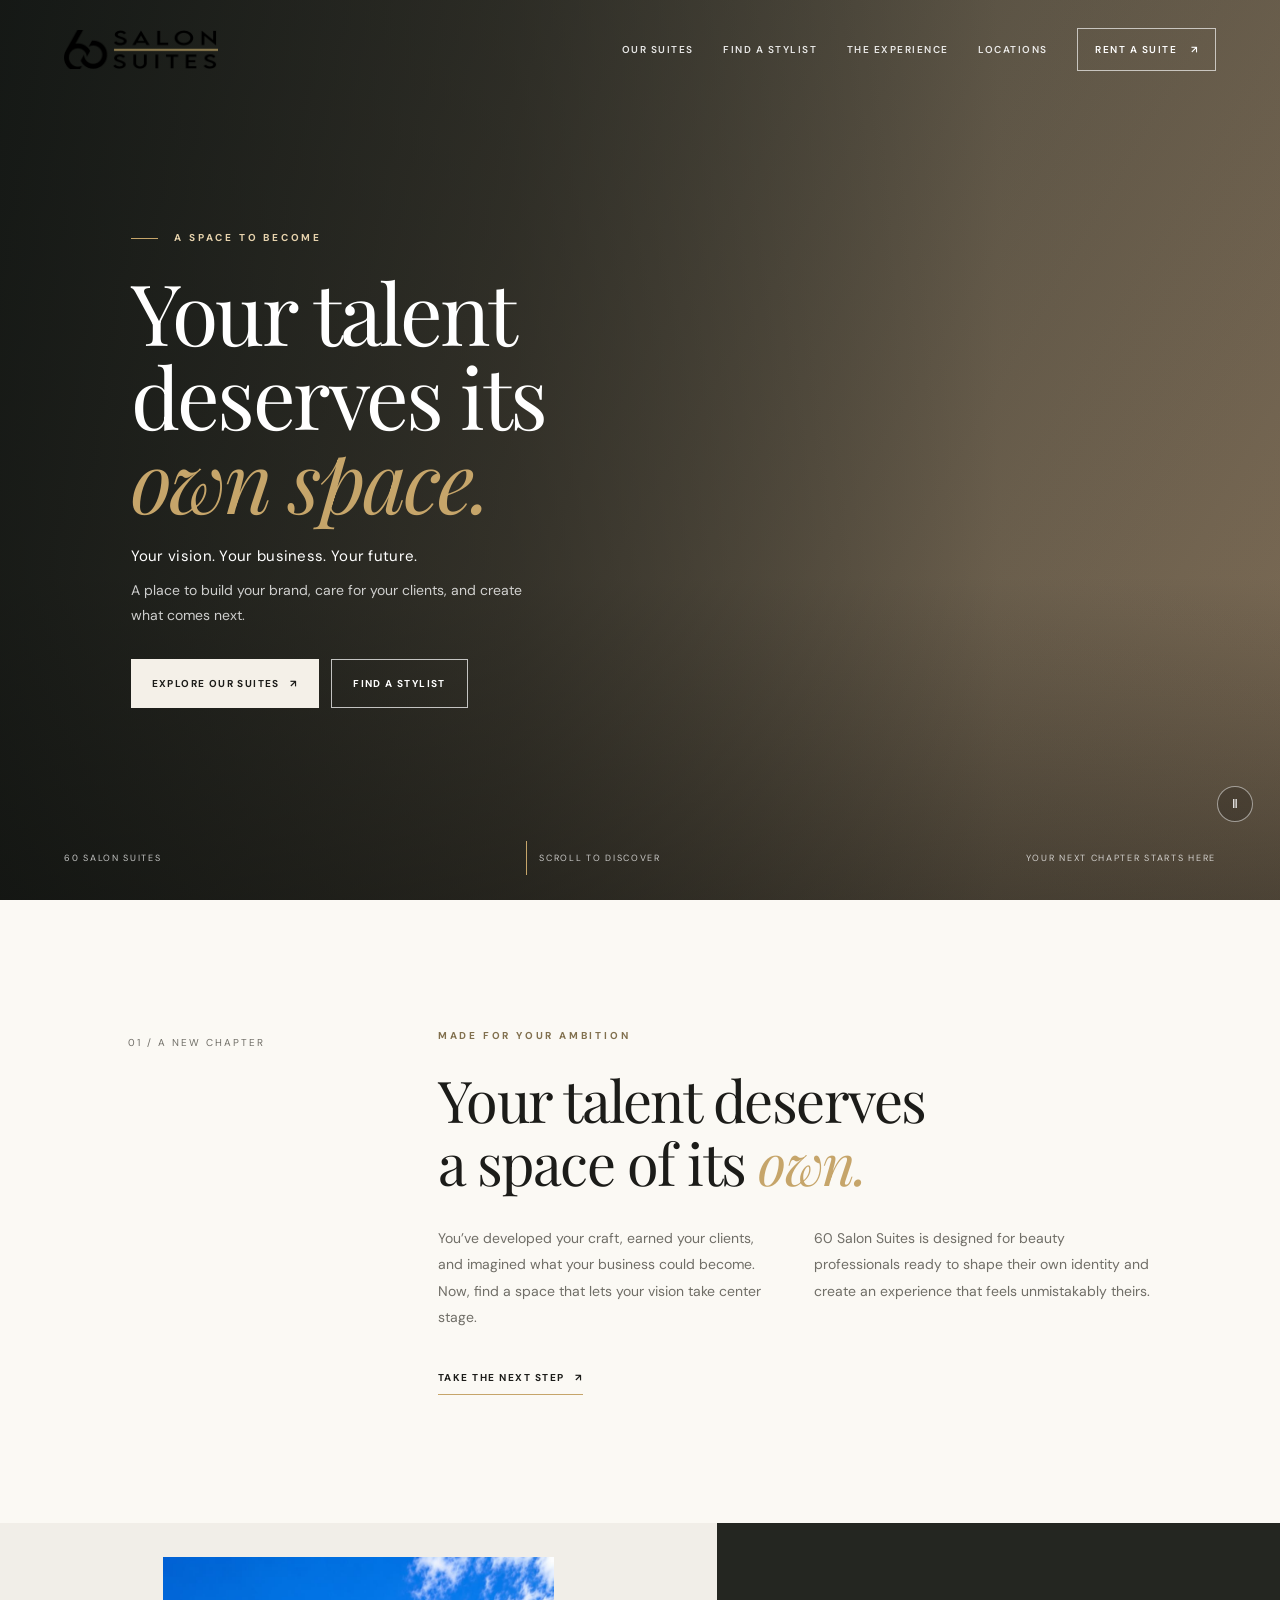
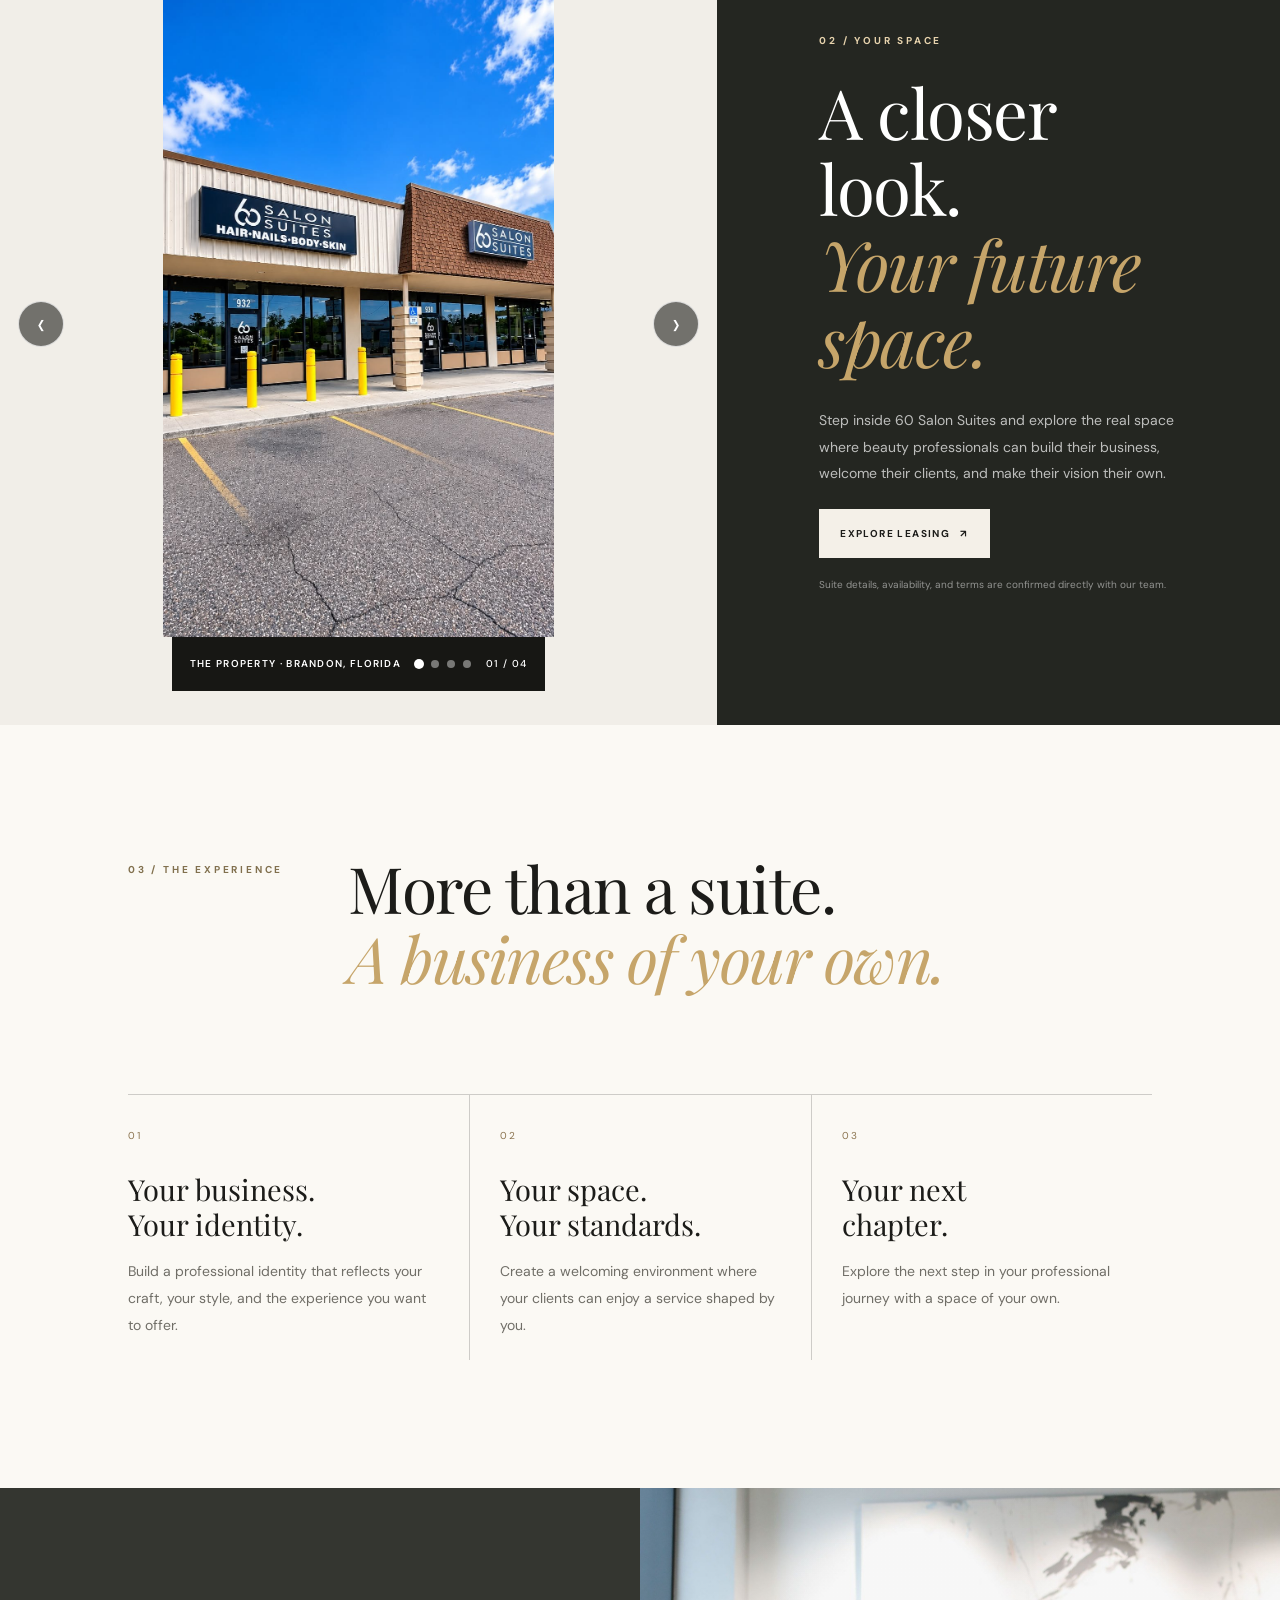
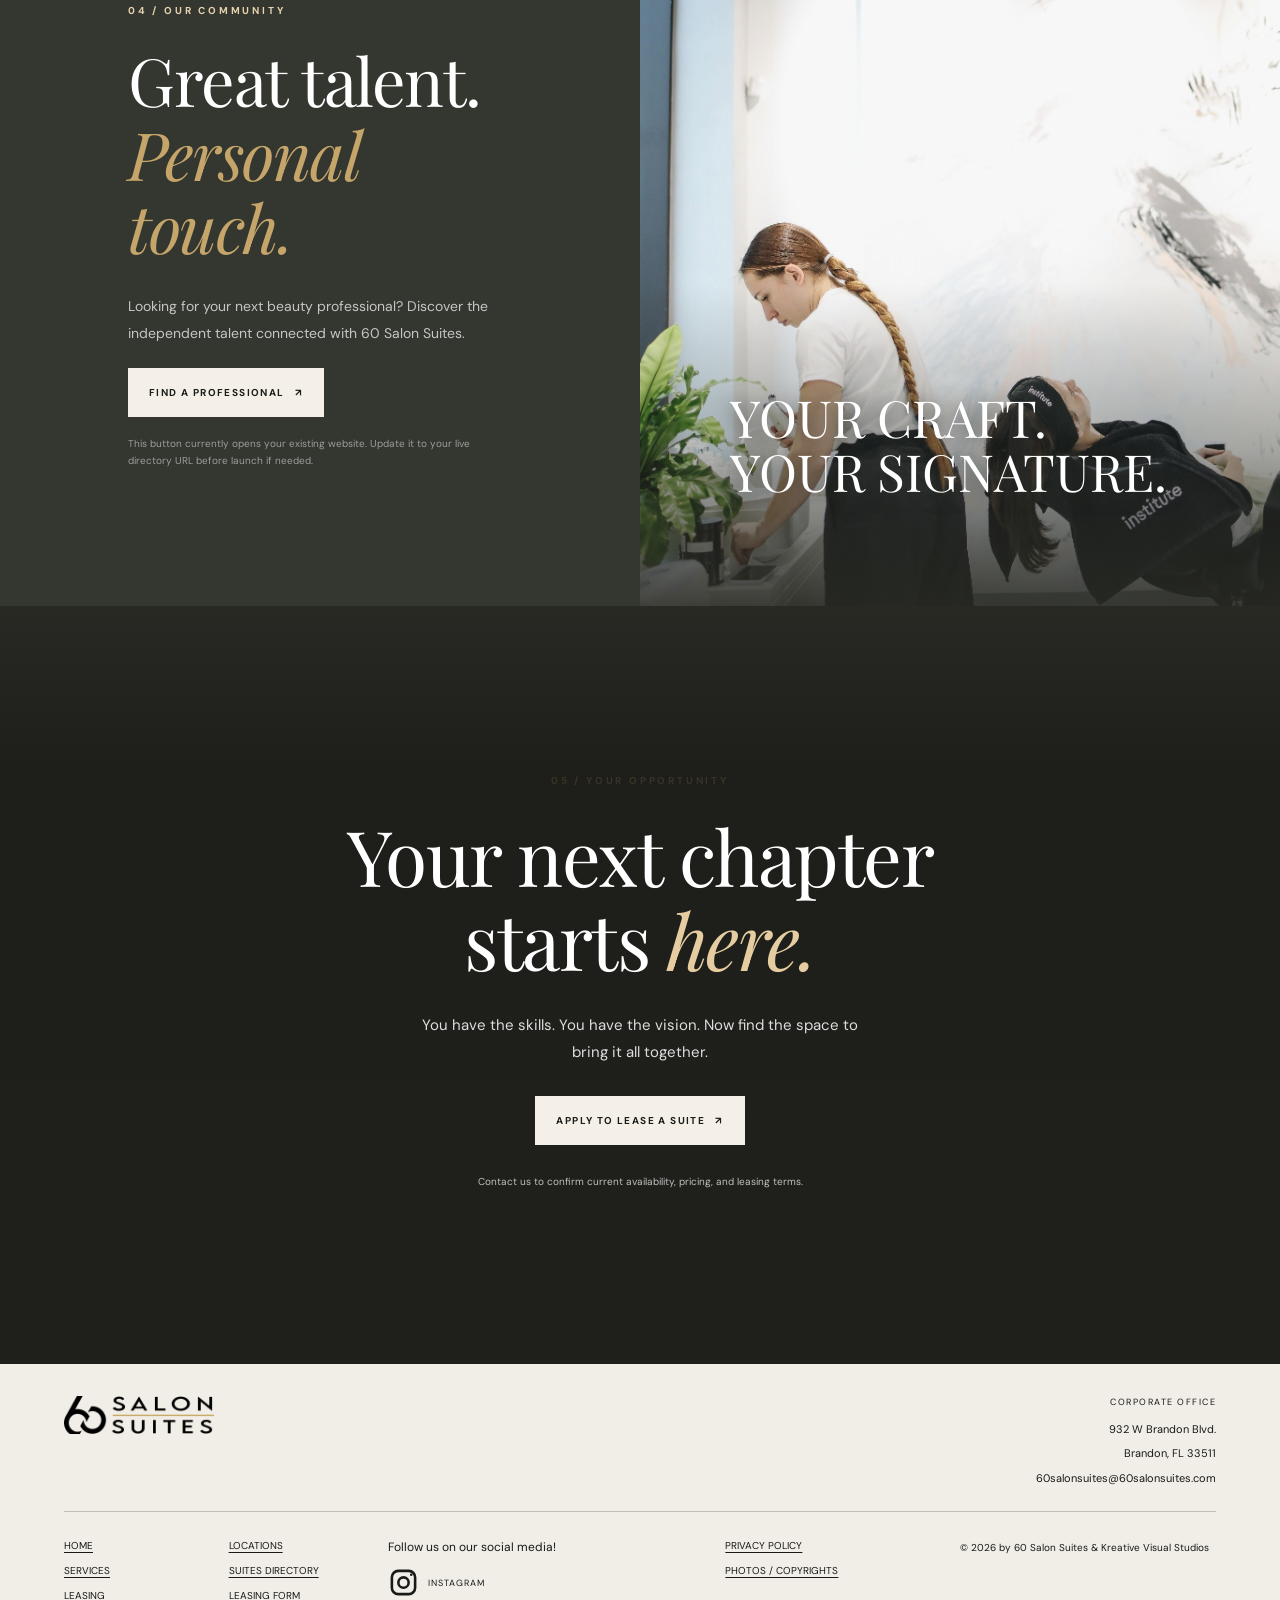
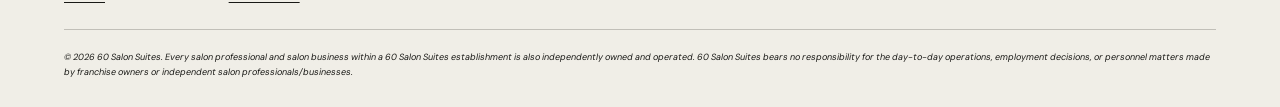
==== commit c6c88317: "update video to photos" ====
--- a/index.html
+++ b/index.html
@@ -10,6 +10,120 @@
   <link rel="preconnect" href="https://fonts.gstatic.com" crossorigin>
   <link href="https://fonts.googleapis.com/css2?family=DM+Sans:wght@400;500;600;700&family=Playfair+Display:wght@400;500;600&display=swap" rel="stylesheet">
   <link rel="stylesheet" href="styles.css">
+
+  <style>
+    /* 60 Salon Suites photo carousel */
+    .suite-section .suite-gallery {
+      position: relative;
+      min-width: 0;
+      min-height: 0;
+      display: flex;
+      flex-direction: column;
+      justify-content: center;
+      background: #f1eee8;
+      overflow: hidden;
+    }
+    .suite-gallery-stage {
+      position: relative;
+      width: 100%;
+      aspect-ratio: 4 / 5;
+      max-height: 680px;
+      overflow: hidden;
+      background: #f1eee8;
+    }
+    .suite-gallery-slide {
+      position: absolute;
+      inset: 0;
+      margin: 0;
+      display: flex;
+      align-items: center;
+      justify-content: center;
+      opacity: 0;
+      visibility: hidden;
+      transition: opacity 700ms ease, visibility 700ms ease;
+    }
+    .suite-gallery-slide.is-active {
+      opacity: 1;
+      visibility: visible;
+      z-index: 1;
+    }
+    .suite-gallery-slide img {
+      display: block;
+      width: 100%;
+      height: 100%;
+      object-fit: contain;
+      object-position: center;
+    }
+    .suite-gallery-arrow {
+      position: absolute;
+      z-index: 3;
+      top: 50%;
+      transform: translateY(-50%);
+      width: 46px;
+      height: 46px;
+      border: 1px solid rgba(255,255,255,.75);
+      border-radius: 50%;
+      background: rgba(23,23,20,.58);
+      color: #fff;
+      font: 300 32px/1 "DM Sans", sans-serif;
+      cursor: pointer;
+      display: grid;
+      place-items: center;
+      transition: background .2s ease, opacity .2s ease;
+    }
+    .suite-gallery-arrow:hover { background: rgba(23,23,20,.88); }
+    .suite-gallery-prev { left: 18px; }
+    .suite-gallery-next { right: 18px; }
+    .suite-gallery-footer {
+      min-height: 54px;
+      padding: 12px 18px;
+      display: flex;
+      align-items: center;
+      justify-content: space-between;
+      gap: 14px;
+      background: #171714;
+      color: #fff;
+    }
+    .suite-gallery-caption {
+      font: 600 10px/1.4 "DM Sans", sans-serif;
+      letter-spacing: .13em;
+    }
+    .suite-gallery-controls { display: flex; align-items: center; gap: 8px; }
+    .suite-gallery-dot {
+      width: 8px;
+      height: 8px;
+      min-width: 8px;
+      padding: 0;
+      border: 0;
+      border-radius: 50%;
+      background: rgba(255,255,255,.42);
+      cursor: pointer;
+    }
+    .suite-gallery-dot.is-active { background: #fff; transform: scale(1.25); }
+    .suite-gallery-count {
+      min-width: 42px;
+      text-align: right;
+      font: 500 10px/1 "DM Sans", sans-serif;
+      letter-spacing: .1em;
+    }
+    .suite-gallery-arrow:focus-visible,
+    .suite-gallery-dot:focus-visible {
+      outline: 2px solid #c7a77a;
+      outline-offset: 4px;
+    }
+    @media (max-width: 700px) {
+      .suite-section .suite-gallery { width: 100%; }
+      .suite-gallery-stage { aspect-ratio: 4 / 5; max-height: 620px; }
+      .suite-gallery-arrow { width: 42px; height: 42px; }
+      .suite-gallery-prev { left: 12px; }
+      .suite-gallery-next { right: 12px; }
+      .suite-gallery-footer { padding: 11px 13px; gap: 9px; }
+      .suite-gallery-caption { font-size: 9px; letter-spacing: .09em; }
+    }
+    @media (prefers-reduced-motion: reduce) {
+      .suite-gallery-slide { transition: none; }
+    }
+  </style>
 </head>
 <body>
   <header class="site-header" id="top">
@@ -23,7 +137,7 @@
       <a href="#suites">OUR SUITES</a>
       <a href="#professionals">FIND A STYLIST</a>
       <a href="#experience">THE EXPERIENCE</a>
-      <a href="locations.html" target="_blank" rel="noopener">LOCATIONS</a>
+      <a href="locations.html">LOCATIONS</a>
       <a class="nav-cta" href="leasing-form.html">RENT A SUITE <span aria-hidden="true">↗</span></a>
     </nav>
   </header>
@@ -68,12 +182,33 @@
     </section>
 
     <section class="suite-section" id="suites">
-      <div class="suite-video-wrap">
-        <video class="suite-intro-video" controls playsinline preload="metadata" poster="assets/hallway-real.jpg" aria-label="A video tour of 60 Salon Suites in Brandon">
-          <source src="assets/60salonsuitesintro.mp4" type="video/mp4">
-          Your browser does not support HTML video.
-        </video>
-        <span class="video-caption">TAKE A LOOK INSIDE · BRANDON, FLORIDA</span>
+      <div class="suite-video-wrap suite-gallery" aria-label="Photo tour of 60 Salon Suites">
+        <div class="suite-gallery-stage" aria-live="polite">
+          <figure class="suite-gallery-slide is-active">
+            <img src="assets/showcase-exterior.jpg" alt="Exterior storefront of 60 Salon Suites in Brandon, Florida" fetchpriority="high">
+          </figure>
+          <figure class="suite-gallery-slide">
+            <img src="assets/showcase-suite.jpg" alt="Bright private salon suite with wood-look flooring" loading="lazy">
+          </figure>
+          <figure class="suite-gallery-slide">
+            <img src="assets/showcase-sink.jpg" alt="Private salon suite with its own wash basin" loading="lazy">
+          </figure>
+          <figure class="suite-gallery-slide">
+            <img src="assets/showcase-hallway.jpg" alt="Interior hallway of 60 Salon Suites" loading="lazy">
+          </figure>
+        </div>
+        <button class="suite-gallery-arrow suite-gallery-prev" type="button" aria-label="Previous photo">‹</button>
+        <button class="suite-gallery-arrow suite-gallery-next" type="button" aria-label="Next photo">›</button>
+        <div class="suite-gallery-footer">
+          <span class="suite-gallery-caption">THE PROPERTY · BRANDON, FLORIDA</span>
+          <div class="suite-gallery-controls" aria-label="Choose a photo">
+            <button type="button" class="suite-gallery-dot is-active" aria-label="Show photo 1" aria-current="true"></button>
+            <button type="button" class="suite-gallery-dot" aria-label="Show photo 2"></button>
+            <button type="button" class="suite-gallery-dot" aria-label="Show photo 3"></button>
+            <button type="button" class="suite-gallery-dot" aria-label="Show photo 4"></button>
+          </div>
+          <span class="suite-gallery-count">01 / 04</span>
+        </div>
       </div>
       <div class="suite-copy">
         <p class="eyebrow">02 / YOUR SPACE</p>
@@ -160,7 +295,7 @@
           <a href="leasing-form.html">LEASING</a>
         </div>
         <div>
-          <a href="locations.html" target="_blank" rel="noopener">LOCATIONS</a>
+          <a href="locations.html">LOCATIONS</a>
           <a href="suite-directory.html">SUITES DIRECTORY</a>
           <a href="leasing-form.html">LEASING FORM</a>
         </div>
@@ -180,6 +315,92 @@
     </div>
     <div class="footer-disclaimer">© 2026 60 Salon Suites. Every salon professional and salon business within a 60 Salon Suites establishment is also independently owned and operated. 60 Salon Suites bears no responsibility for the day-to-day operations, employment decisions, or personnel matters made by franchise owners or independent salon professionals/businesses.</div>
   </footer>
+
+  <script>
+    (() => {
+      const gallery = document.querySelector(".suite-gallery");
+      if (!gallery || gallery.dataset.initialized === "true") return;
+      gallery.dataset.initialized = "true";
+
+      const slides = Array.from(gallery.querySelectorAll(".suite-gallery-slide"));
+      const dots = Array.from(gallery.querySelectorAll(".suite-gallery-dot"));
+      const previous = gallery.querySelector(".suite-gallery-prev");
+      const next = gallery.querySelector(".suite-gallery-next");
+      const caption = gallery.querySelector(".suite-gallery-caption");
+      const count = gallery.querySelector(".suite-gallery-count");
+      const captions = [
+        "THE PROPERTY · BRANDON, FLORIDA",
+        "PRIVATE SALON SUITES",
+        "YOUR OWN PROFESSIONAL SPACE",
+        "A PLACE TO WELCOME YOUR CLIENTS"
+      ];
+
+      let current = 0;
+      let timer = null;
+      let touchStartX = 0;
+      const reducedMotion = window.matchMedia("(prefers-reduced-motion: reduce)").matches;
+      const delay = 4500;
+
+      function showSlide(index) {
+        current = (index + slides.length) % slides.length;
+        slides.forEach((slide, i) => {
+          const active = i === current;
+          slide.classList.toggle("is-active", active);
+          slide.setAttribute("aria-hidden", String(!active));
+        });
+        dots.forEach((dot, i) => {
+          const active = i === current;
+          dot.classList.toggle("is-active", active);
+          if (active) dot.setAttribute("aria-current", "true");
+          else dot.removeAttribute("aria-current");
+        });
+        caption.textContent = captions[current];
+        count.textContent = String(current + 1).padStart(2, "0") + " / " +
+                            String(slides.length).padStart(2, "0");
+      }
+
+      function stopAuto() {
+        if (timer) window.clearInterval(timer);
+        timer = null;
+      }
+      function startAuto() {
+        stopAuto();
+        if (reducedMotion || document.hidden) return;
+        timer = window.setInterval(() => showSlide(current + 1), delay);
+      }
+      function userNavigate(index) {
+        showSlide(index);
+        startAuto();
+      }
+
+      previous.addEventListener("click", () => userNavigate(current - 1));
+      next.addEventListener("click", () => userNavigate(current + 1));
+      dots.forEach((dot, i) => dot.addEventListener("click", () => userNavigate(i)));
+
+      gallery.addEventListener("mouseenter", stopAuto);
+      gallery.addEventListener("mouseleave", startAuto);
+      gallery.addEventListener("focusin", stopAuto);
+      gallery.addEventListener("focusout", event => {
+        if (!gallery.contains(event.relatedTarget)) startAuto();
+      });
+      document.addEventListener("visibilitychange", () => {
+        if (document.hidden) stopAuto();
+        else startAuto();
+      });
+
+      gallery.addEventListener("touchstart", event => {
+        touchStartX = event.changedTouches[0].clientX;
+      }, { passive: true });
+      gallery.addEventListener("touchend", event => {
+        const delta = event.changedTouches[0].clientX - touchStartX;
+        if (Math.abs(delta) > 45) userNavigate(current + (delta < 0 ? 1 : -1));
+      }, { passive: true });
+
+      showSlide(0);
+      startAuto();
+    })();
+  </script>
+
   <script src="script.js"></script>
 </body>
 </html>
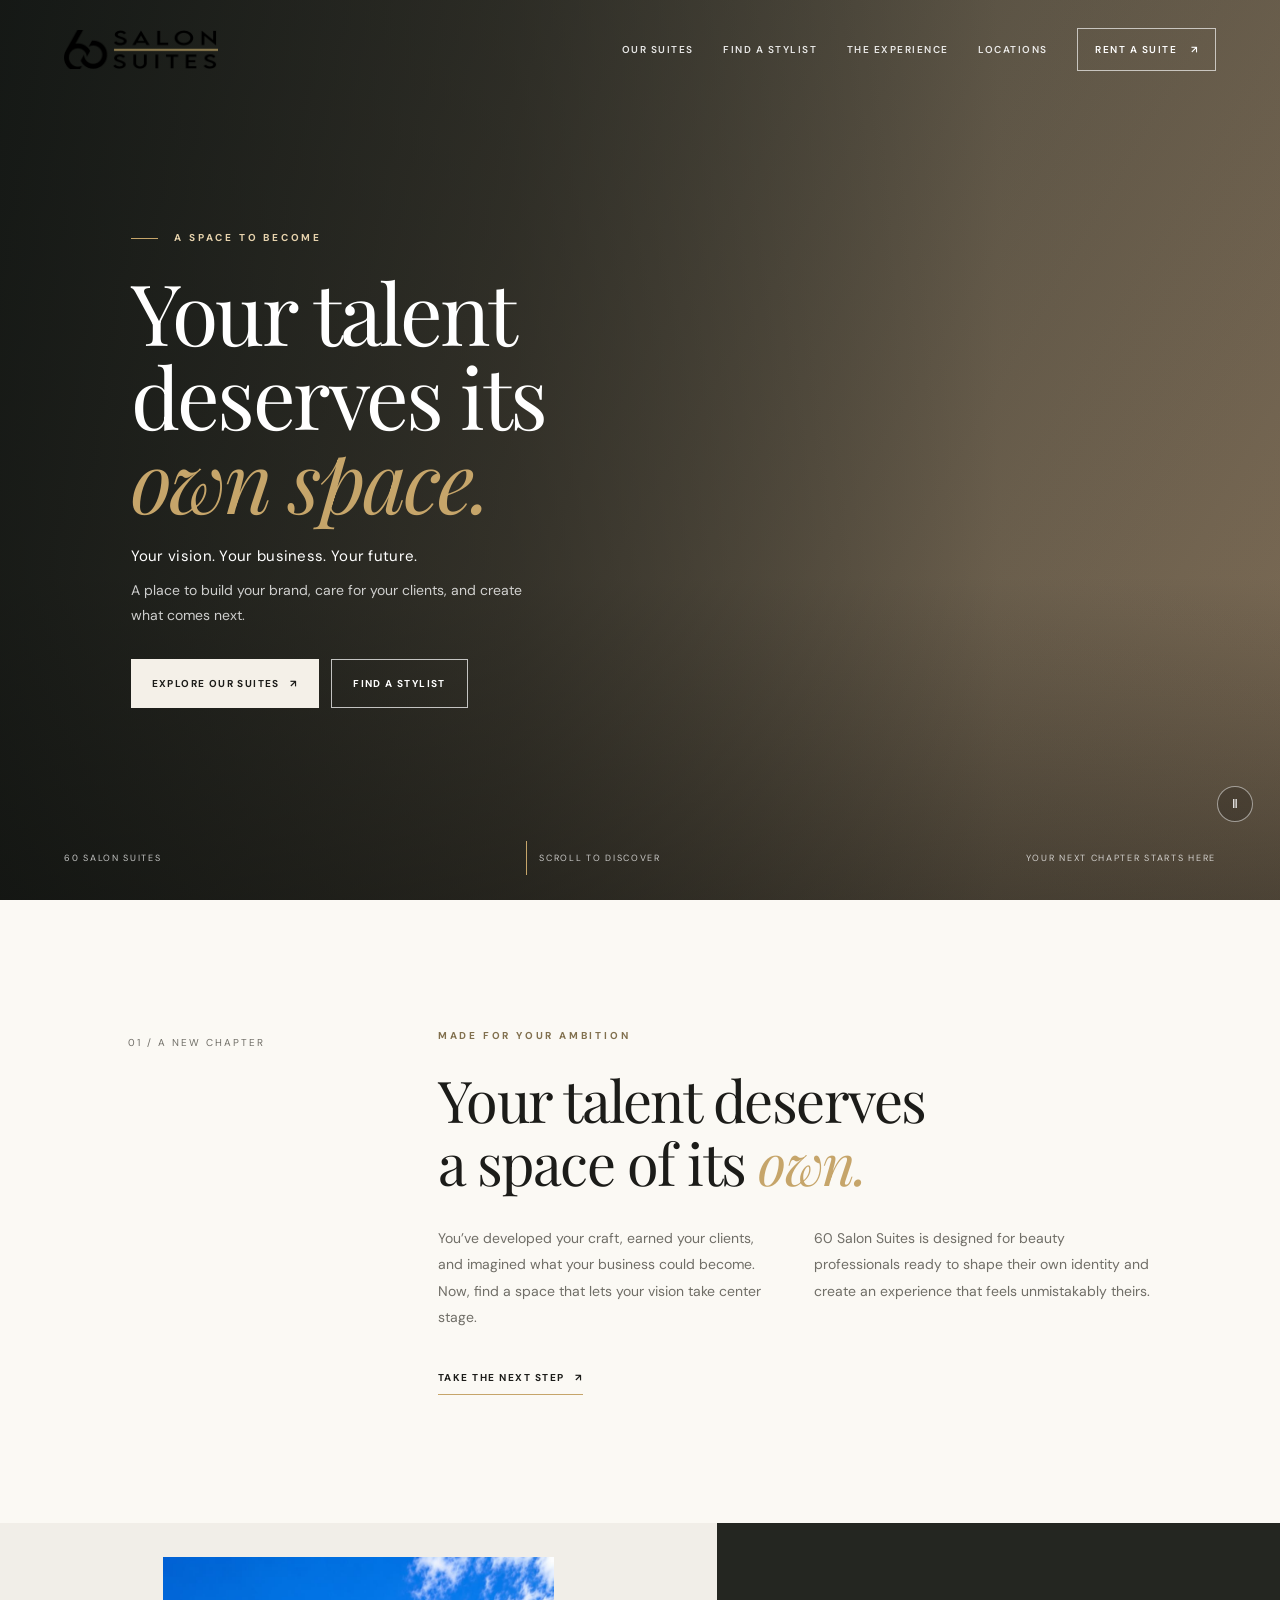
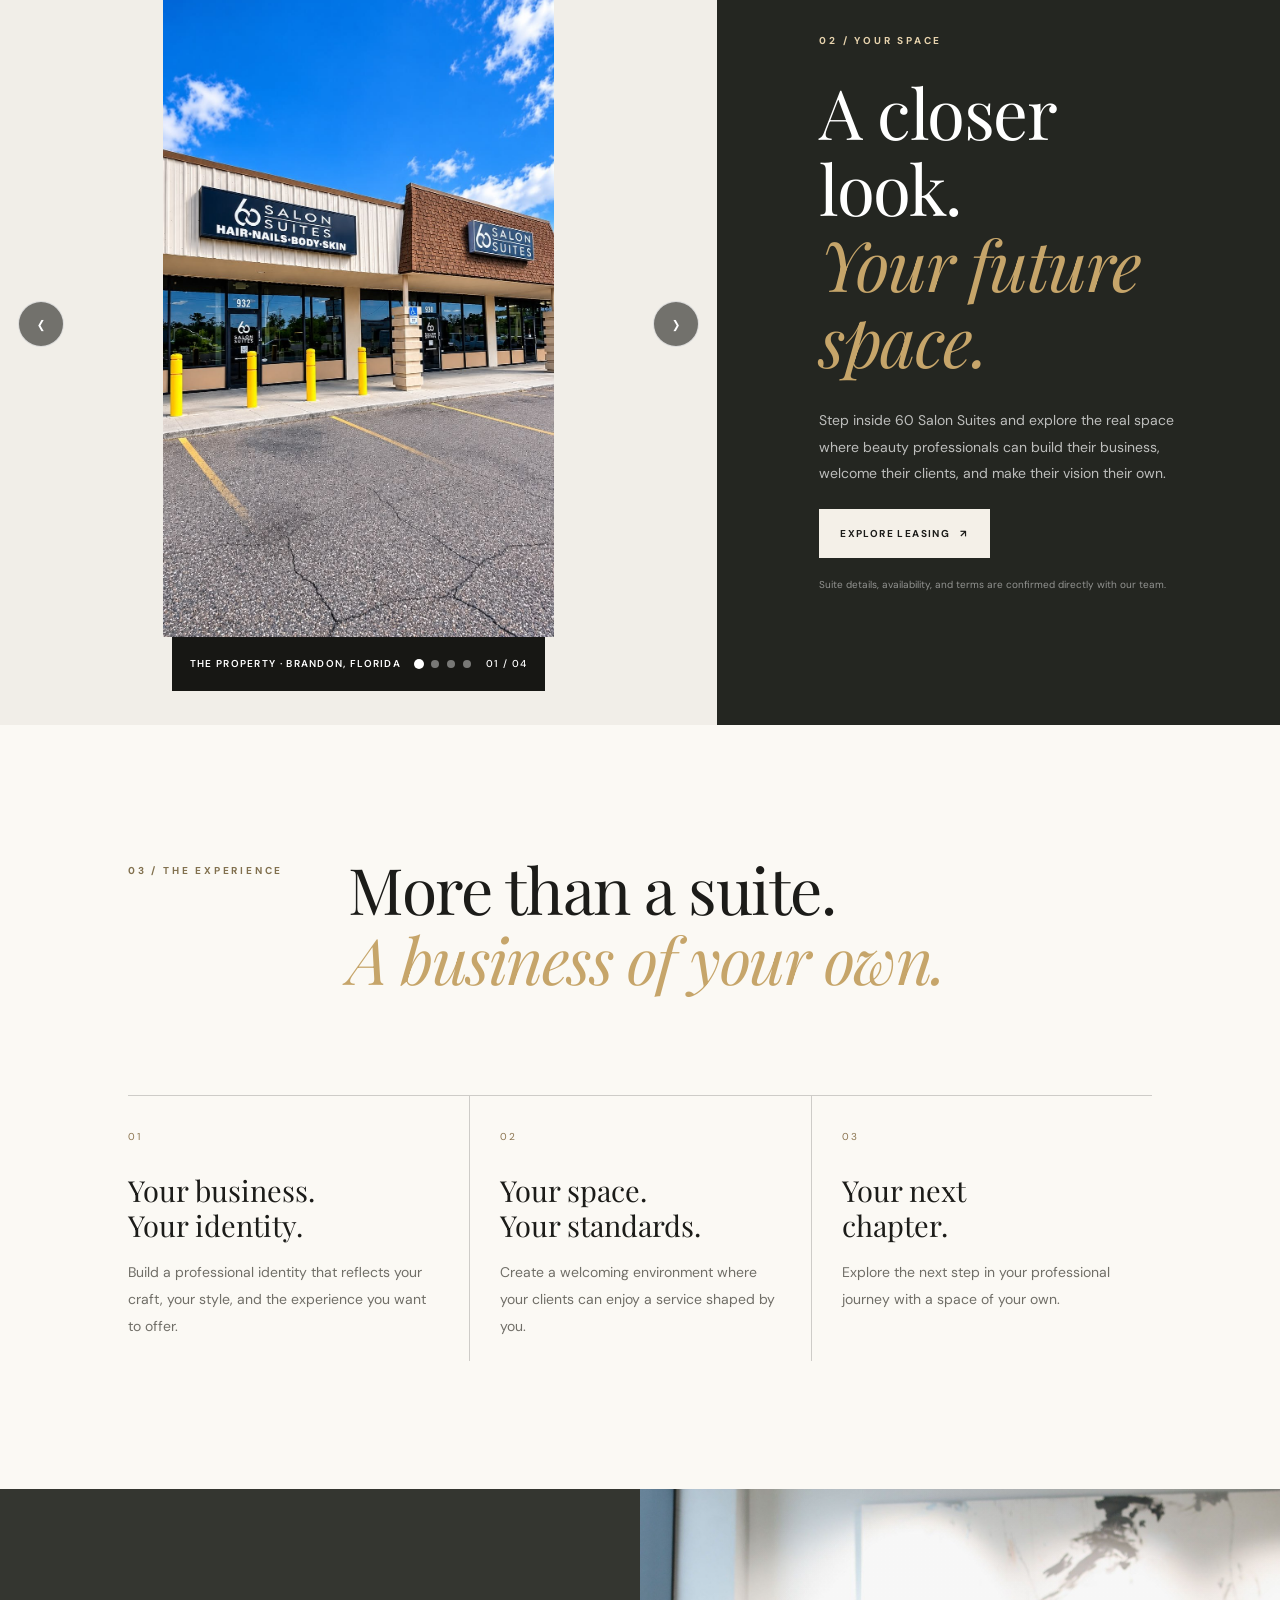
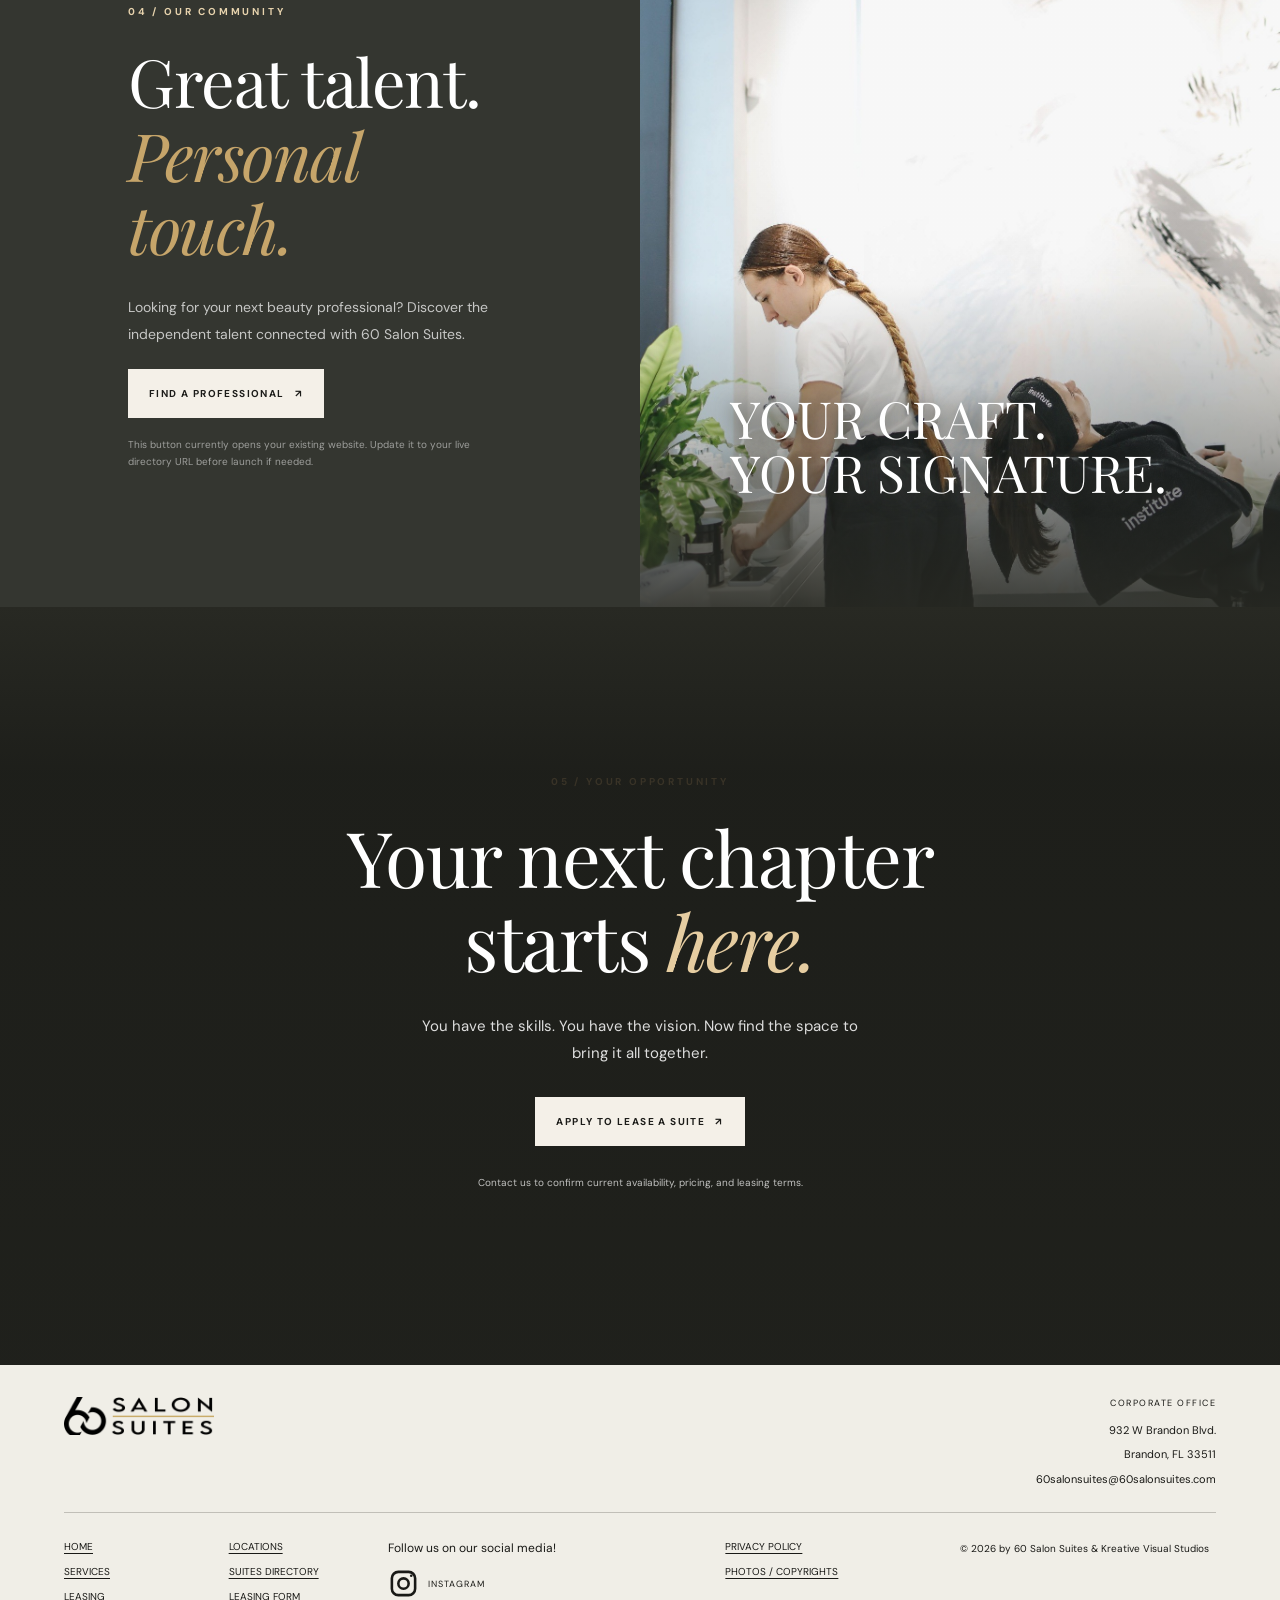
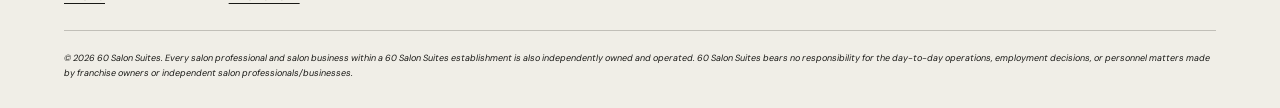
==== commit 2fa52275: "update index" ====
--- a/index.html
+++ b/index.html
@@ -120,8 +120,38 @@
       .suite-gallery-footer { padding: 11px 13px; gap: 9px; }
       .suite-gallery-caption { font-size: 9px; letter-spacing: .09em; }
     }
+    /* Leasing conversion prompt, revealed after the fourth gallery photo */
+    .gallery-conversion {
+      display: grid; grid-template-columns: 1fr auto; align-items: center; gap: 28px;
+      padding: 0 clamp(24px, 7vw, 100px); background: #f1eee8;
+      border-top: 1px solid rgba(23,23,20,.10); opacity: 0; visibility: hidden;
+      max-height: 0; overflow: hidden;
+      transition: opacity .65s ease, max-height .65s ease, padding .65s ease, visibility .65s ease;
+    }
+    .gallery-conversion.is-visible { opacity: 1; visibility: visible; max-height: 260px; padding-top: 38px; padding-bottom: 38px; }
+    .gallery-conversion .eyebrow { margin: 0 0 10px; color: #8b704d; font: 600 10px/1.4 "DM Sans",sans-serif; letter-spacing: .16em; }
+    .gallery-conversion h2 { margin: 0 0 8px; color: #171714; font: 500 clamp(24px,3vw,38px)/1.12 "Playfair Display",Georgia,serif; }
+    .gallery-conversion p:last-child { margin: 0; color: #625e56; font: 400 13px/1.65 "DM Sans",sans-serif; }
+    .gallery-conversion .button { white-space: nowrap; }
+    .mobile-leasing-cta { display: none; }
+    @media (max-width: 700px) {
+      .gallery-conversion, .gallery-conversion.is-visible { grid-template-columns: 1fr; gap: 18px; padding-left: 22px; padding-right: 22px; }
+      .gallery-conversion.is-visible { max-height: 360px; }
+      .gallery-conversion .button { justify-self: start; }
+      .mobile-leasing-cta {
+        position: fixed; z-index: 1000; left: 14px; right: 14px;
+        bottom: calc(12px + env(safe-area-inset-bottom)); display: flex;
+        justify-content: center; align-items: center; min-height: 50px; padding: 12px 18px;
+        background: #171714; color: #fff; border: 1px solid rgba(199,167,122,.75);
+        box-shadow: 0 8px 28px rgba(0,0,0,.20); text-decoration: none;
+        font: 600 10px/1.2 "DM Sans",sans-serif; letter-spacing: .13em;
+        opacity: 0; visibility: hidden; transform: translateY(12px);
+        transition: opacity .25s ease, transform .25s ease, visibility .25s ease;
+      }
+      .mobile-leasing-cta.is-visible { opacity: 1; visibility: visible; transform: translateY(0); }
+    }
     @media (prefers-reduced-motion: reduce) {
-      .suite-gallery-slide { transition: none; }
+      .suite-gallery-slide, .gallery-conversion, .mobile-leasing-cta { transition: none; }
     }
   </style>
 </head>
@@ -219,6 +249,14 @@
       </div>
     </section>
 
+    <section class="gallery-conversion" id="gallery-conversion" aria-live="polite" aria-hidden="true">
+      <div>
+        <p class="eyebrow">READY FOR YOUR NEXT CHAPTER?</p>
+        <h2>Your business deserves a space of its own.</h2>
+        <p>Take the next step toward a private suite designed around your talent and your vision.</p>
+      </div>
+      <a class="button button-light" href="leasing-form.html">APPLY FOR LEASING <span aria-hidden="true">↗</span></a>
+    </section>
 
     <section class="experience section-pad" id="experience">
       <div class="section-heading">
@@ -275,6 +313,8 @@
     </section>
   </main>
 
+  <a class="mobile-leasing-cta" href="leasing-form.html" aria-label="Apply to lease a salon suite">INTERESTED IN A SUITE? &nbsp; APPLY NOW ↗</a>
+
   <footer class="site-footer">
     <div class="footer-top">
       <a class="brand brand-footer" href="#top" aria-label="60 Salon Suites home">
@@ -328,6 +368,7 @@
       const next = gallery.querySelector(".suite-gallery-next");
       const caption = gallery.querySelector(".suite-gallery-caption");
       const count = gallery.querySelector(".suite-gallery-count");
+      const conversion = document.querySelector("#gallery-conversion");
       const captions = [
         "THE PROPERTY · BRANDON, FLORIDA",
         "PRIVATE SALON SUITES",
@@ -357,6 +398,10 @@
         caption.textContent = captions[current];
         count.textContent = String(current + 1).padStart(2, "0") + " / " +
                             String(slides.length).padStart(2, "0");
+        if (conversion && current === slides.length - 1) {
+          conversion.classList.add("is-visible");
+          conversion.setAttribute("aria-hidden", "false");
+        }
       }
 
       function stopAuto() {
@@ -399,6 +444,27 @@
       showSlide(0);
       startAuto();
     })();
+
+    (() => {
+      const stickyCta = document.querySelector(".mobile-leasing-cta");
+      const leasingSection = document.querySelector("#leasing");
+      if (!stickyCta) return;
+      let leasingIsVisible = false;
+      if (leasingSection && "IntersectionObserver" in window) {
+        const observer = new IntersectionObserver(entries => {
+          leasingIsVisible = entries.some(entry => entry.isIntersecting);
+          updateStickyCta();
+        }, { threshold: 0.12 });
+        observer.observe(leasingSection);
+      }
+      function updateStickyCta() {
+        const shouldShow = window.innerWidth <= 700 && window.scrollY > 420 && !leasingIsVisible;
+        stickyCta.classList.toggle("is-visible", shouldShow);
+      }
+      window.addEventListener("scroll", updateStickyCta, { passive: true });
+      window.addEventListener("resize", updateStickyCta);
+      updateStickyCta();
+    })();
   </script>
 
   <script src="script.js"></script>
